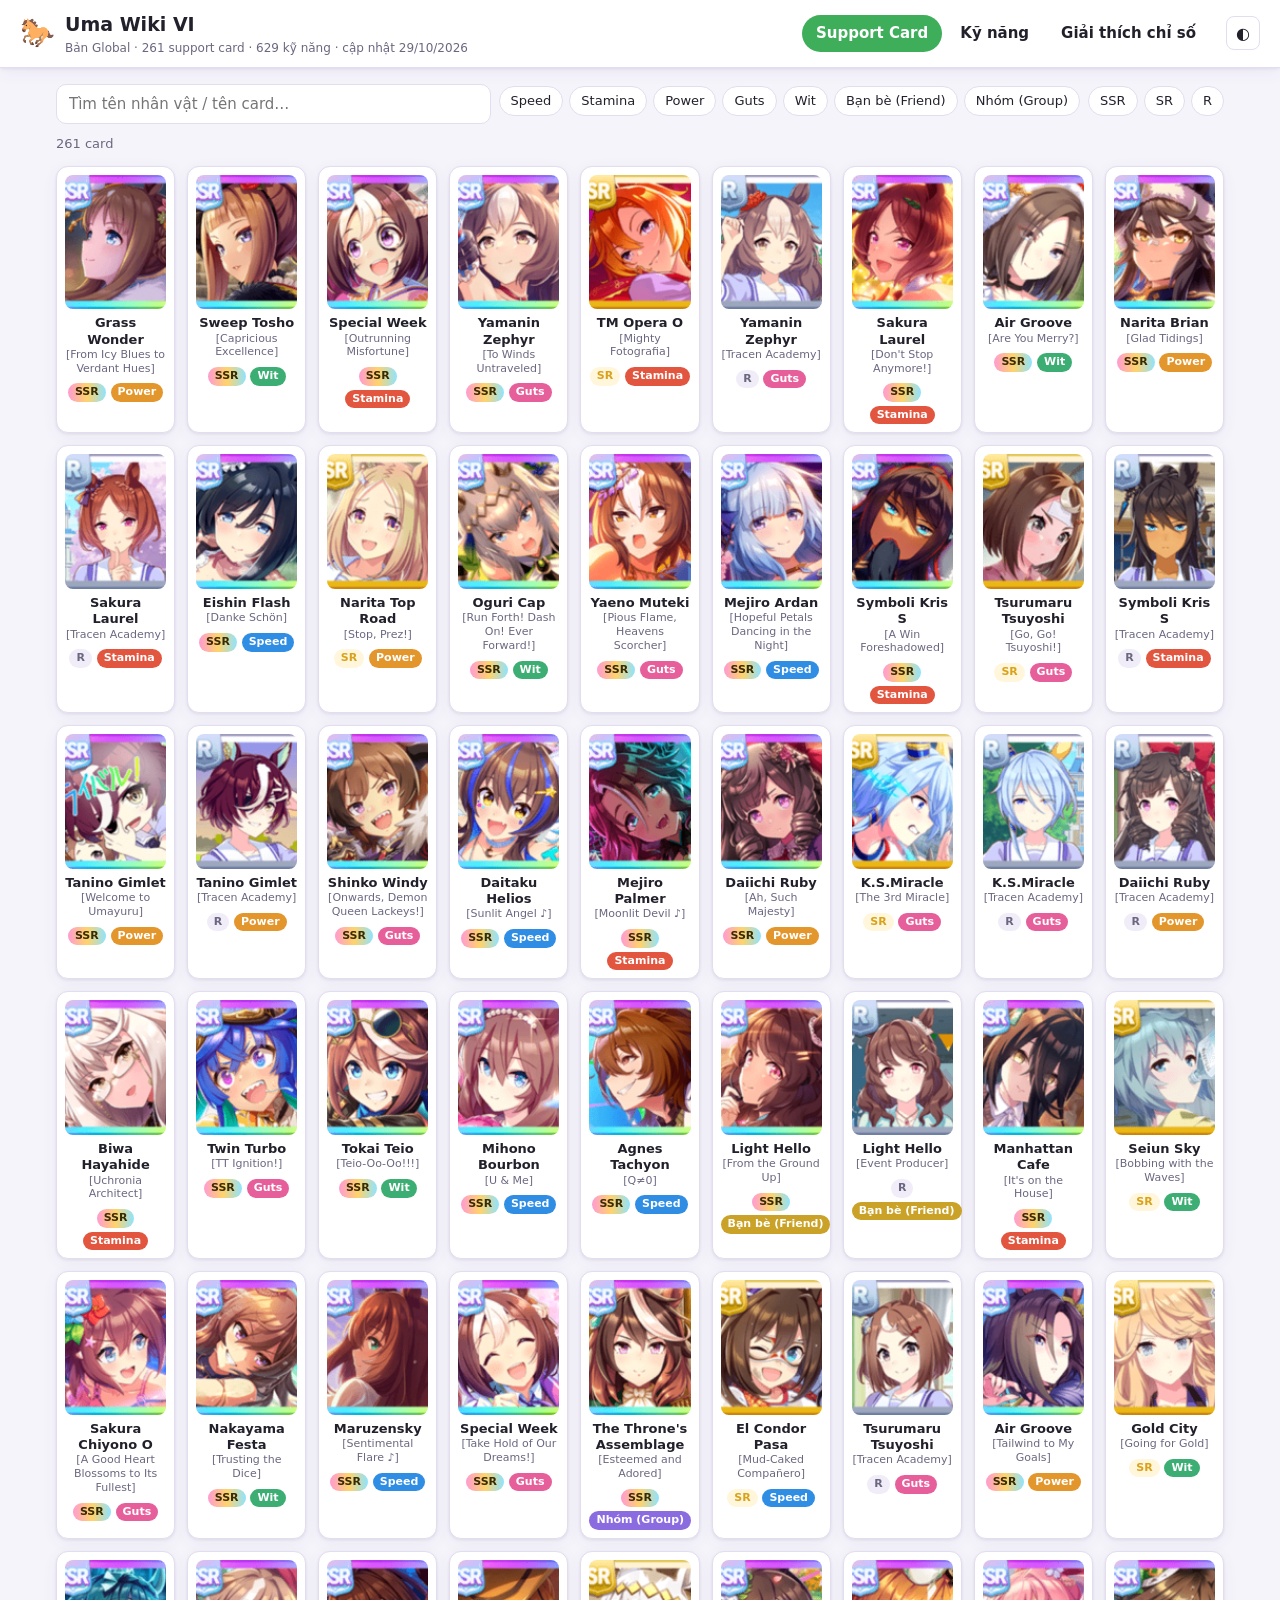
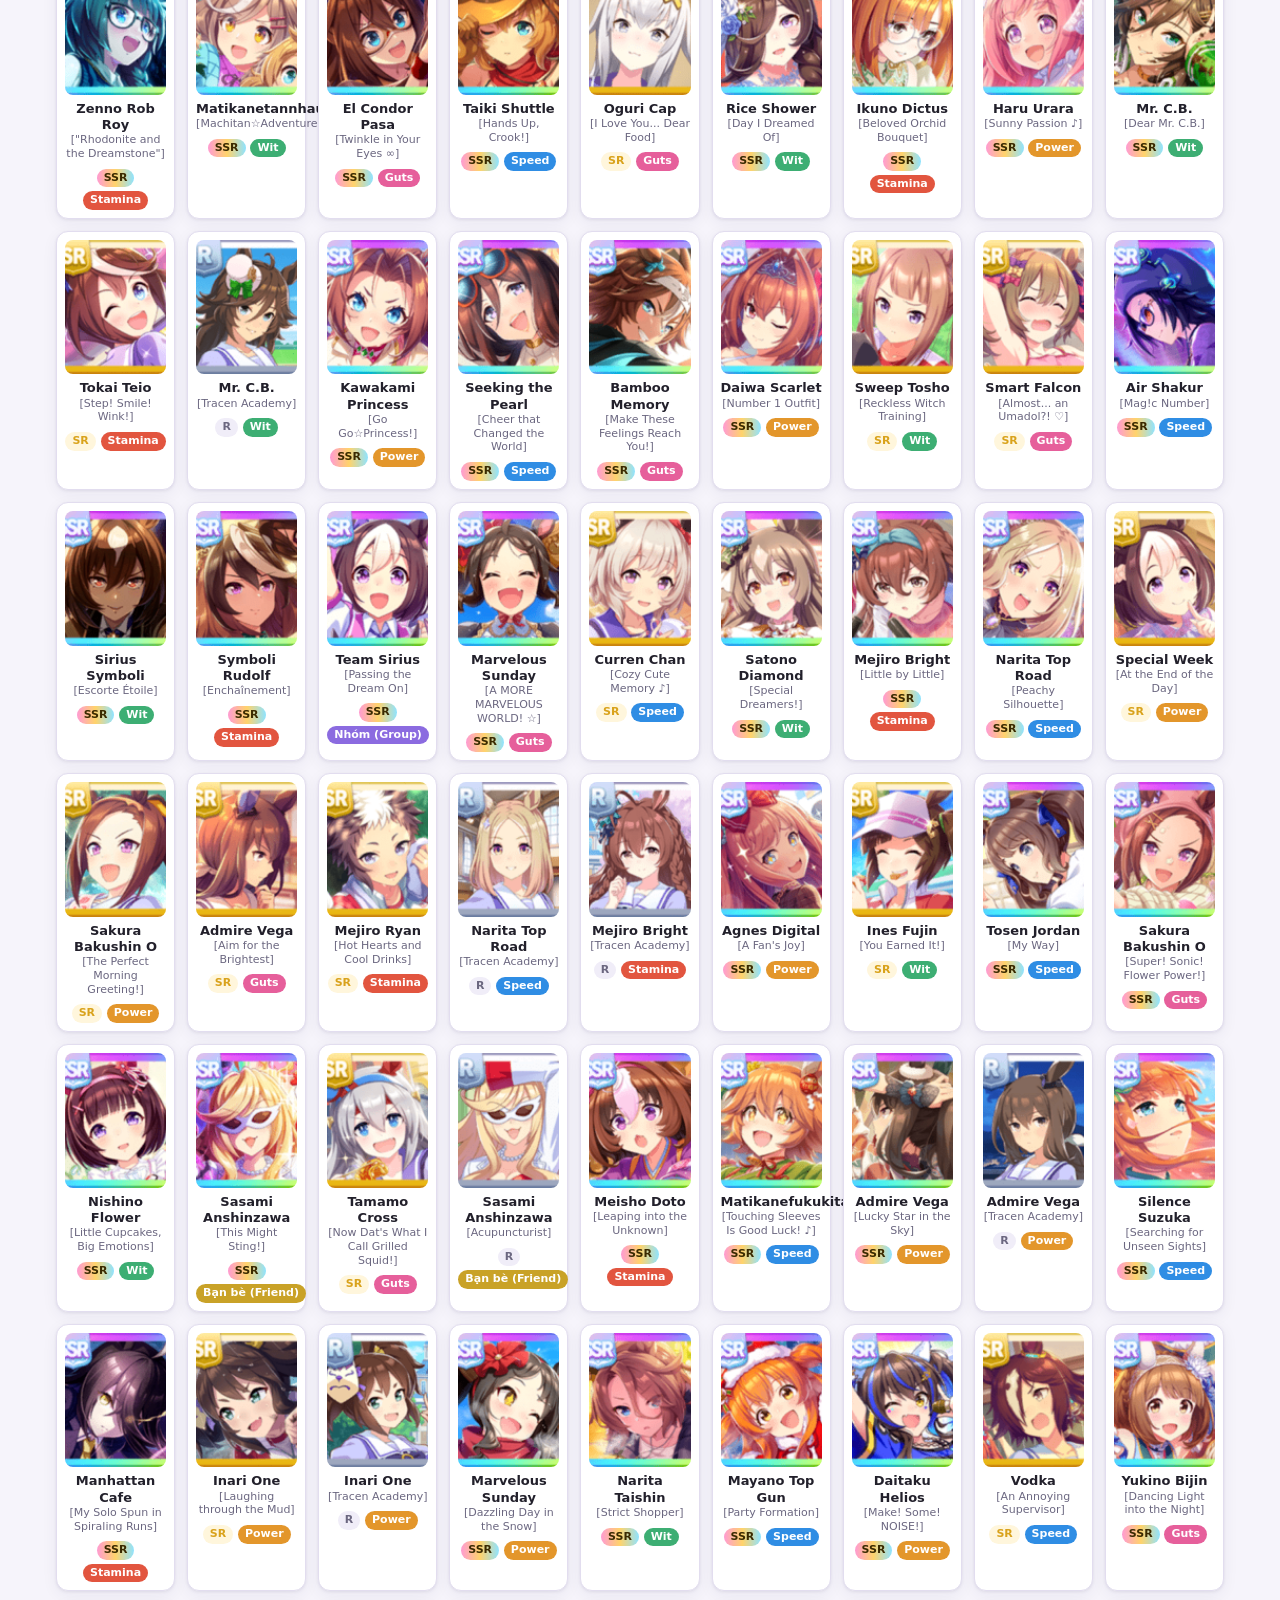
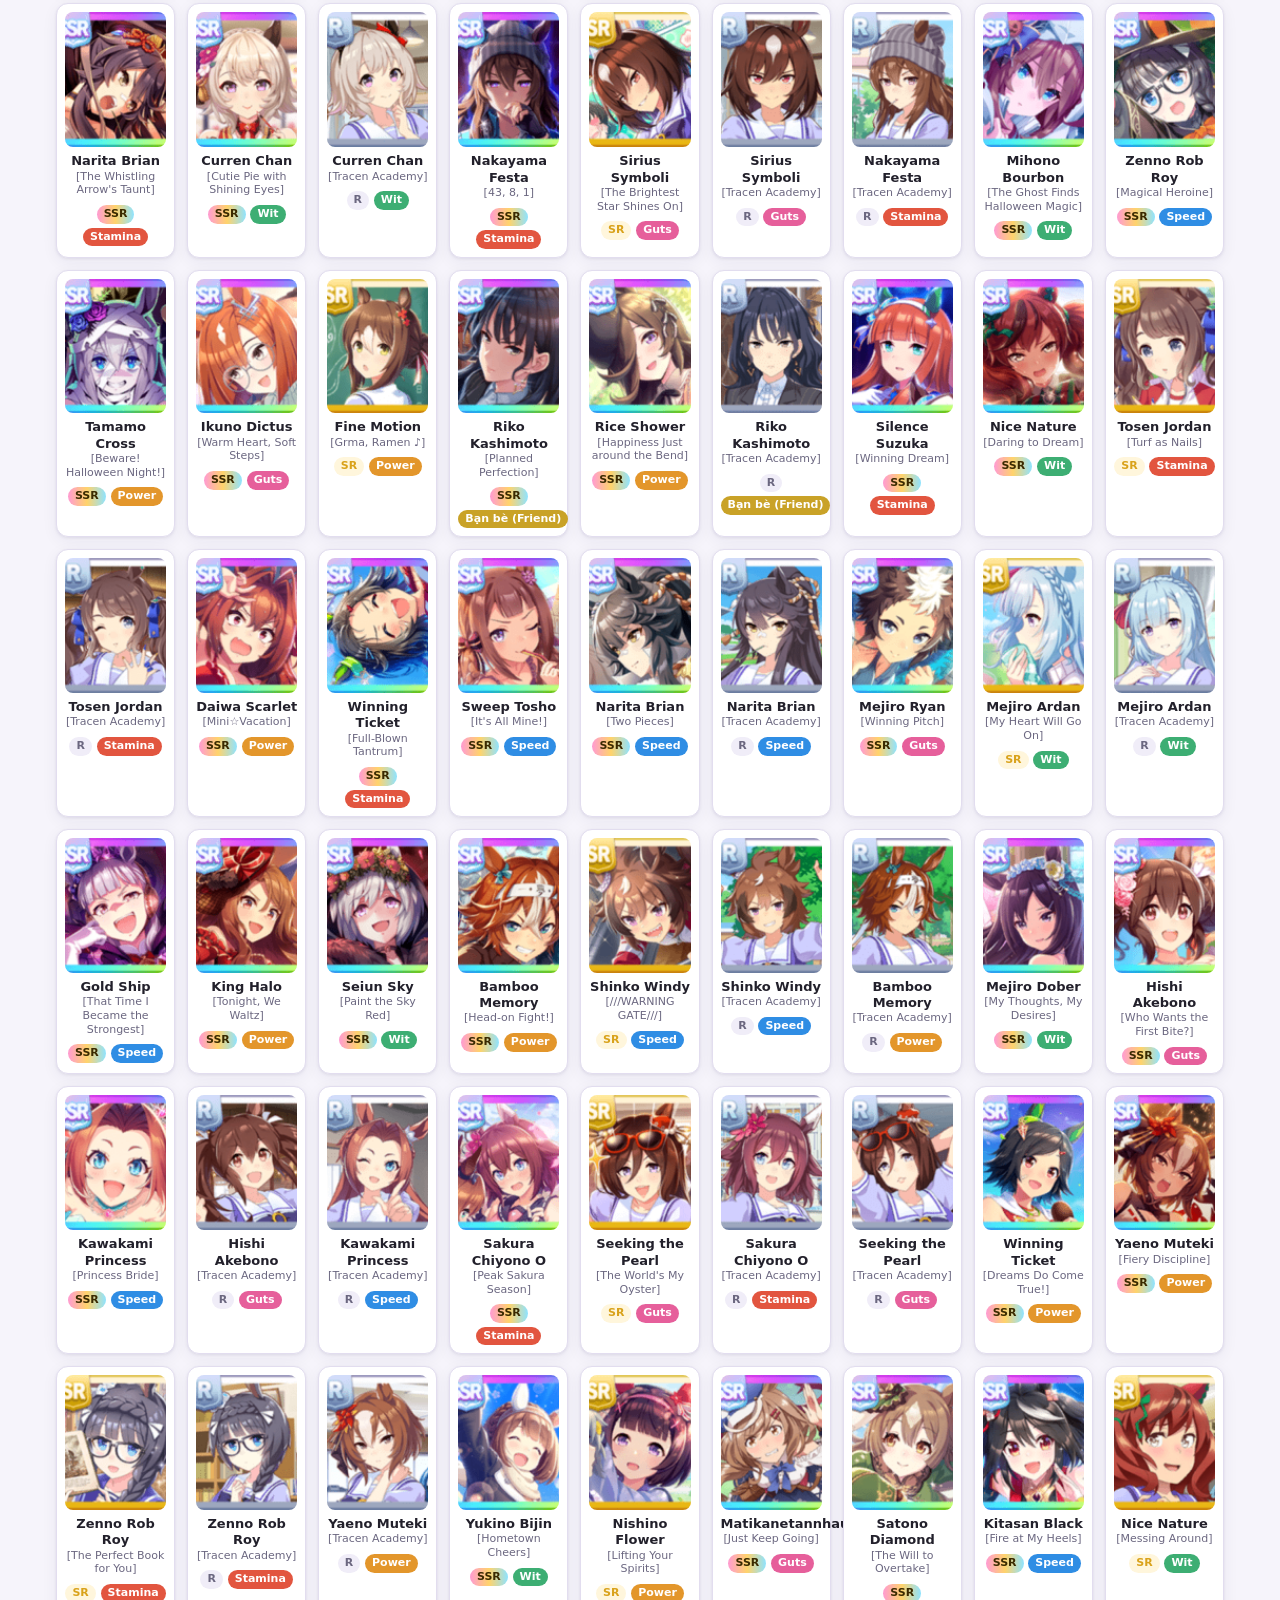
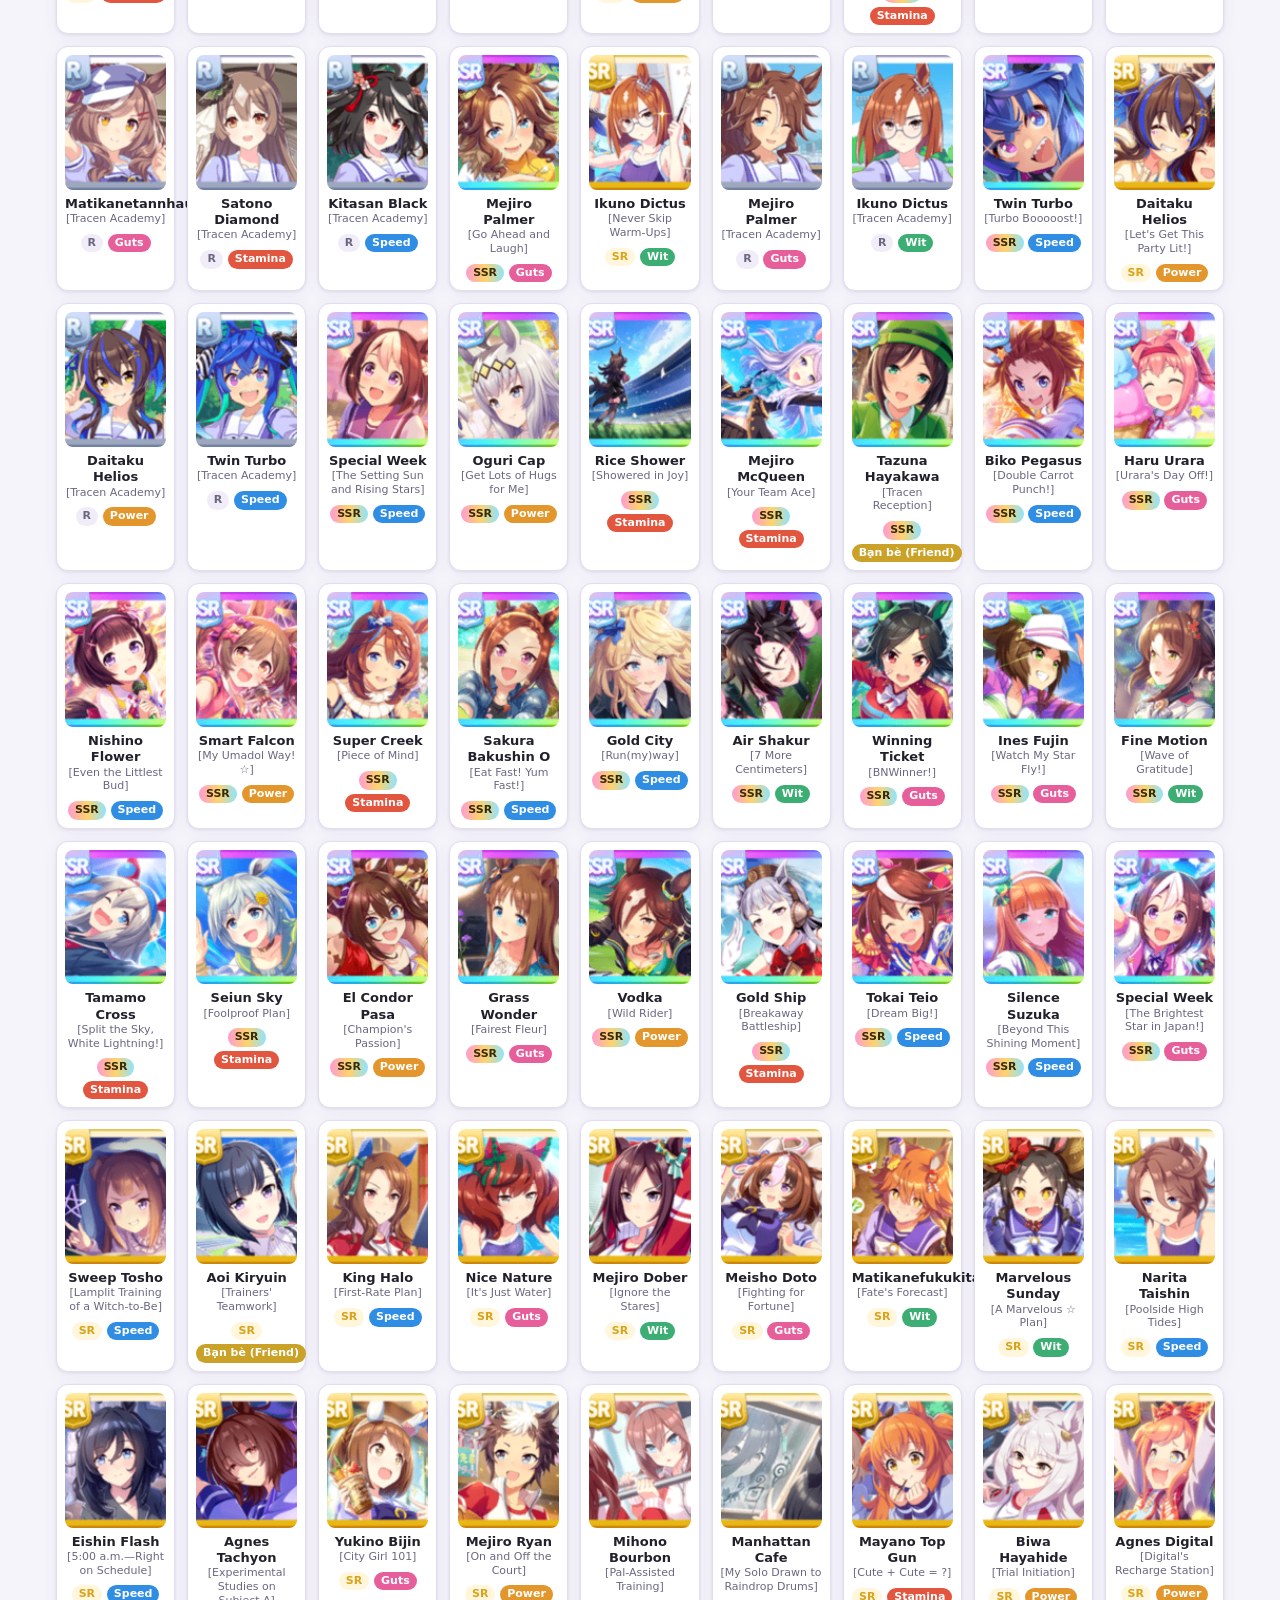
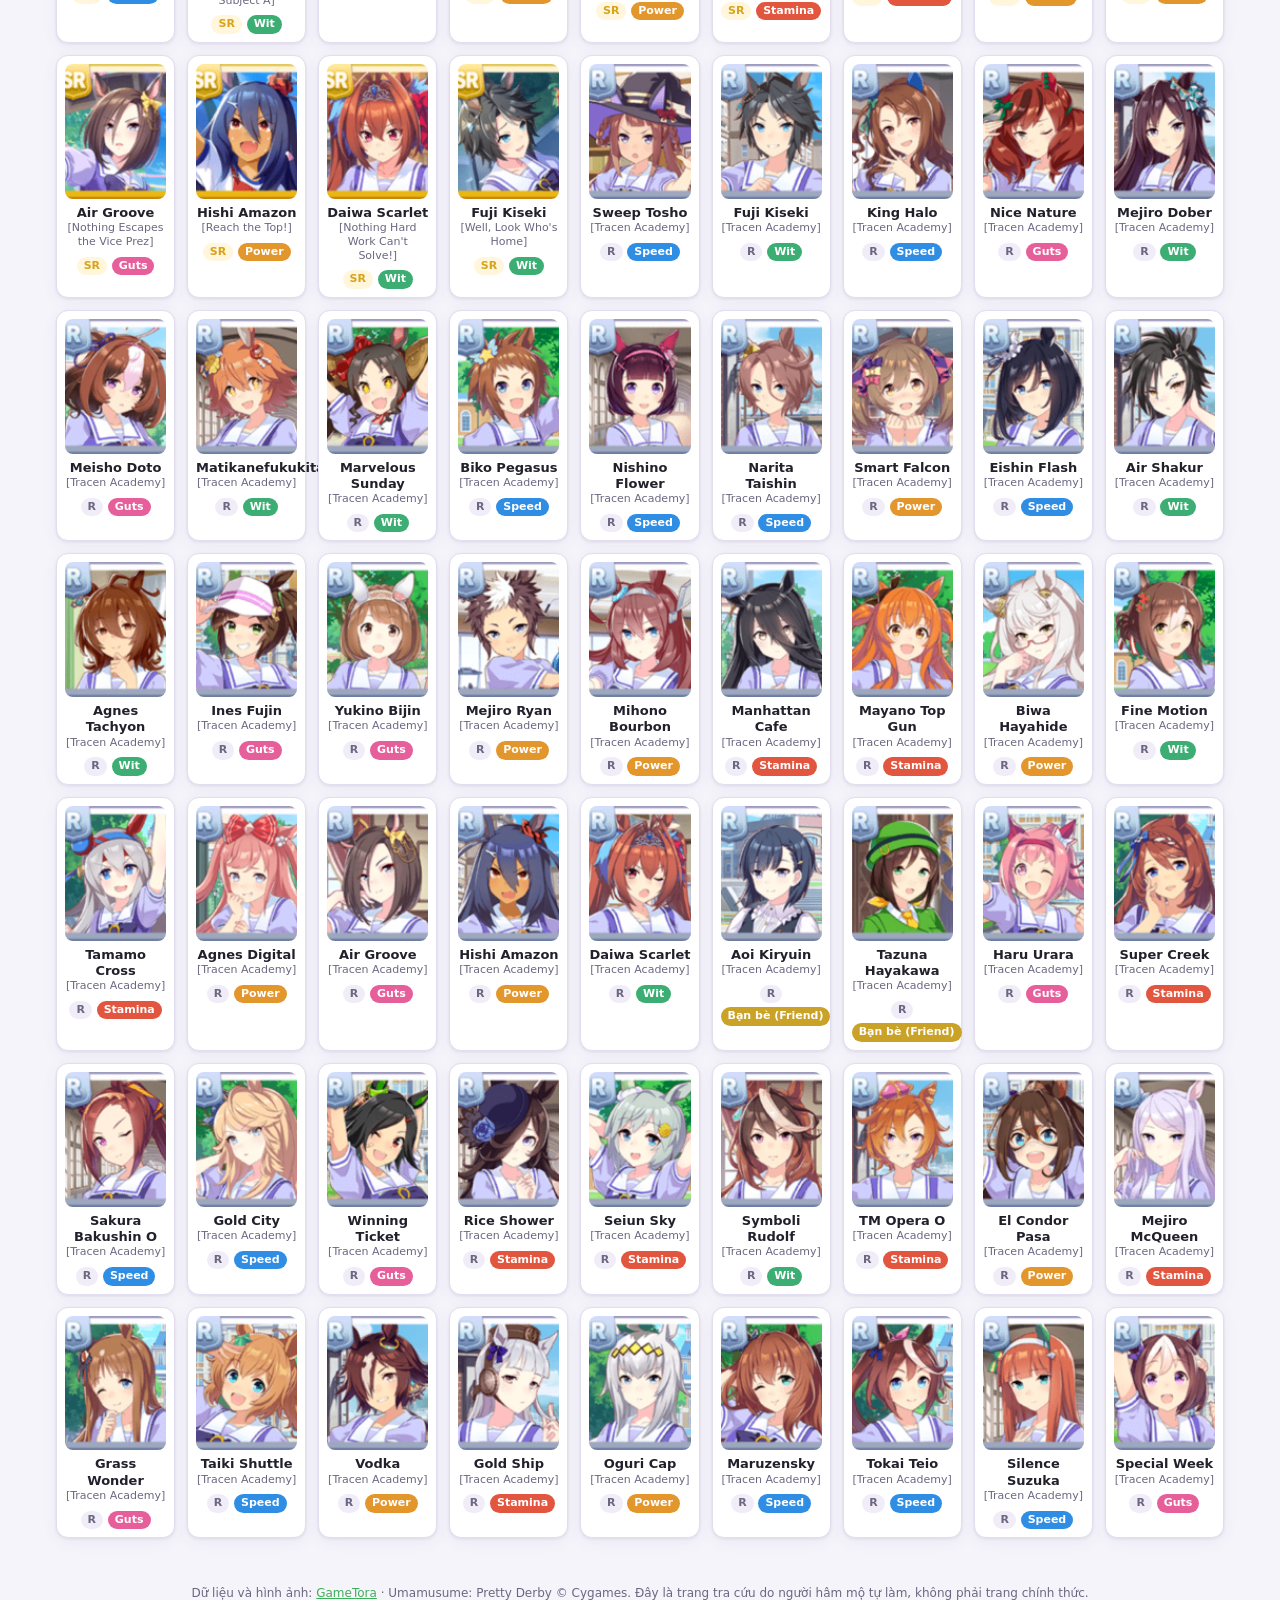
==== index.html @ e0495873 "Uma Wiki VI: tra cứu Support Card và kỹ năng Umamusume Global bằng tiếng Việt Co-Authored-By: Claude" ====
<!doctype html>
<html lang="vi">
<head>
  <meta charset="utf-8">
  <meta name="viewport" content="width=device-width, initial-scale=1">
  <title>Uma Wiki VI</title>
  <link rel="stylesheet" href="style.css">
</head>
<body>
  <header class="top">
    <div class="brand">
      <span class="logo">🐎</span>
      <div>
        <h1>Uma Wiki VI</h1>
        <p class="sub" id="meta">Đang tải dữ liệu…</p>
      </div>
    </div>
    <nav class="tabs" role="tablist">
      <a href="#cards" data-tab="cards">Support Card</a>
      <a href="#skills" data-tab="skills">Kỹ năng</a>
      <a href="#effects" data-tab="effects">Giải thích chỉ số</a>
    </nav>
    <button id="theme" class="icon-btn" title="Đổi giao diện sáng/tối">◐</button>
  </header>

  <main>
    <!-- SUPPORT CARDS -->
    <section id="tab-cards" class="tab" hidden>
      <div class="toolbar">
        <input id="card-q" type="search" placeholder="Tìm tên nhân vật / tên card…">
        <div class="chips" id="card-type"></div>
        <div class="chips" id="card-rarity"></div>
      </div>
      <p class="count" id="card-count"></p>
      <div class="card-grid" id="card-grid"></div>
    </section>

    <!-- SKILLS -->
    <section id="tab-skills" class="tab" hidden>
      <div class="toolbar">
        <input id="skill-q" type="search" placeholder="Tìm kỹ năng (tiếng Việt / English / 日本語)…">
        <select id="skill-rarity">
          <option value="">Mọi độ hiếm</option>
          <option value="1">Thường (trắng)</option>
          <option value="2">Hiếm (vàng)</option>
          <option value="u">Độc nhất</option>
        </select>
        <select id="skill-eff">
          <option value="">Mọi hiệu ứng</option>
          <option value="27">Tốc độ</option>
          <option value="31">Gia tốc</option>
          <option value="9">Hồi thể lực</option>
          <option value="28">Chuyển làn</option>
          <option value="stat">Tăng chỉ số (xanh)</option>
          <option value="debuff">Gây bất lợi</option>
        </select>
        <select id="skill-sort">
          <option value="default">Sắp xếp mặc định</option>
          <option value="name">Theo tên (A→Z)</option>
          <option value="cost">Theo giá SP</option>
        </select>
        <label class="toggle"><input type="checkbox" id="show-en" checked> Hiện mô tả tiếng Anh</label>
      </div>
      <div class="chips" id="skill-tags"></div>
      <p class="count" id="skill-count"></p>
      <div class="skill-list" id="skill-list"></div>
    </section>

    <!-- EFFECTS -->
    <section id="tab-effects" class="tab" hidden>
      <div class="intro">
        <h2>Các chỉ số trên Support Card nghĩa là gì?</h2>
        <p>Mỗi support card có một bộ <b>hiệu ứng</b>. Giá trị của chúng tăng theo level của card (Lv tối đa: R 40, SR 45, SSR 50; mỗi lần đột phá giới hạn mở thêm 5 level).
          Ngoài ra mỗi card SR/SSR có một <b>Hiệu ứng Độc nhất</b>, mở khóa khi đạt level nhất định, và các <b>kỹ năng gợi ý</b> nhận được qua sự kiện "!".</p>
      </div>
      <div class="effect-table" id="effect-table"></div>
    </section>
  </main>

  <dialog id="modal">
    <button class="close icon-btn" aria-label="Đóng">✕</button>
    <div id="modal-body"></div>
  </dialog>

  <footer>
    Dữ liệu và hình ảnh: <a href="https://gametora.com/umamusume" target="_blank" rel="noopener">GameTora</a> · Umamusume: Pretty Derby © Cygames.
    Đây là trang tra cứu do người hâm mộ tự làm, không phải trang chính thức.
  </footer>

  <script src="data/data.js"></script>
  <script src="app.js"></script>
</body>
</html>
---- style.css ----
:root {
  --bg: #f6f4fb;
  --panel: #ffffff;
  --panel-2: #f0edf8;
  --text: #22202b;
  --muted: #6b6780;
  --line: #e2ddef;
  --accent: #3fae5a;
  --accent-2: #e8f6ec;
  --gold: #d9a21b;
  --gold-bg: #fff6dc;
  --unique: #b04fd6;
  --unique-bg: #f6e8fc;
  --shadow: 0 1px 3px rgba(40, 30, 80, .08), 0 4px 16px rgba(40, 30, 80, .06);
  --t-speed: #2f8de4; --t-stamina: #e2553f; --t-power: #e3962b; --t-guts: #e65f9b;
  --t-intelligence: #3dae73; --t-friend: #c9a227; --t-group: #8b6be0;
  color-scheme: light;
}
@media (prefers-color-scheme: dark) {
  :root:not([data-theme="light"]) {
    --bg: #15141b; --panel: #1f1d28; --panel-2: #29263a; --text: #ece9f5; --muted: #a29db8;
    --line: #34304a; --accent: #5fd07c; --accent-2: #1f3626; --gold: #f0c04a; --gold-bg: #3a3018;
    --unique: #d48af0; --unique-bg: #362342; --shadow: 0 1px 3px rgba(0,0,0,.4);
    color-scheme: dark;
  }
}
:root[data-theme="dark"] {
  --bg: #15141b; --panel: #1f1d28; --panel-2: #29263a; --text: #ece9f5; --muted: #a29db8;
  --line: #34304a; --accent: #5fd07c; --accent-2: #1f3626; --gold: #f0c04a; --gold-bg: #3a3018;
  --unique: #d48af0; --unique-bg: #362342; --shadow: 0 1px 3px rgba(0,0,0,.4);
  color-scheme: dark;
}

* { box-sizing: border-box; }
body {
  margin: 0; background: var(--bg); color: var(--text);
  font: 15px/1.5 "Segoe UI", system-ui, -apple-system, Roboto, sans-serif;
}
a { color: var(--accent); }
img { display: block; }

.top {
  position: sticky; top: 0; z-index: 10; display: flex; align-items: center; gap: 16px; flex-wrap: wrap;
  padding: 10px 20px; background: var(--panel); border-bottom: 1px solid var(--line); box-shadow: var(--shadow);
}
.brand { display: flex; align-items: center; gap: 10px; margin-right: auto; }
.logo { font-size: 28px; }
.brand h1 { margin: 0; font-size: 19px; }
.sub { margin: 0; font-size: 12px; color: var(--muted); }
.tabs { display: flex; gap: 4px; }
.tabs a {
  padding: 7px 14px; border-radius: 999px; text-decoration: none; color: var(--text); font-weight: 600;
}
.tabs a.active { background: var(--accent); color: #fff; }
.tabs a:not(.active):hover { background: var(--panel-2); }
.icon-btn {
  border: 1px solid var(--line); background: var(--panel); color: var(--text); border-radius: 8px;
  width: 34px; height: 34px; cursor: pointer; font-size: 16px;
}

main { max-width: 1200px; margin: 0 auto; padding: 16px; }
.toolbar { display: flex; flex-wrap: wrap; gap: 8px; align-items: center; margin-bottom: 10px; }
.toolbar input[type=search], select {
  padding: 8px 12px; border: 1px solid var(--line); border-radius: 10px; background: var(--panel); color: var(--text); font: inherit;
}
.toolbar input[type=search] { flex: 1 1 260px; }
.toggle { display: flex; gap: 6px; align-items: center; color: var(--muted); font-size: 14px; cursor: pointer; }
.chips { display: flex; flex-wrap: wrap; gap: 6px; margin-bottom: 6px; }
.chip {
  border: 1px solid var(--line); background: var(--panel); color: var(--text); border-radius: 999px;
  padding: 4px 11px; font: inherit; font-size: 13px; cursor: pointer;
}
.chip.on { background: var(--accent); border-color: var(--accent); color: #fff; }
.count { color: var(--muted); font-size: 13px; margin: 6px 0 12px; }

/* Cards grid */
.card-grid { display: grid; grid-template-columns: repeat(auto-fill, minmax(118px, 1fr)); gap: 12px; }
.card-tile {
  background: var(--panel); border: 1px solid var(--line); border-radius: 12px; padding: 8px; cursor: pointer;
  text-align: center; transition: transform .12s, box-shadow .12s; box-shadow: var(--shadow);
}
.card-tile:hover { transform: translateY(-2px); }
.card-tile img { width: 100%; height: auto; aspect-ratio: 132/176; object-fit: cover; border-radius: 8px; }
.card-tile .nm { font-size: 13px; font-weight: 600; margin-top: 6px; line-height: 1.25; }
.card-tile .tl { font-size: 11px; color: var(--muted); line-height: 1.25; }
.badge {
  display: inline-block; font-size: 11px; font-weight: 700; padding: 1px 7px; border-radius: 999px;
  background: var(--panel-2); color: var(--muted); white-space: nowrap;
}
.type-badge { color: #fff; }
.type-speed { background: var(--t-speed); } .type-stamina { background: var(--t-stamina); }
.type-power { background: var(--t-power); } .type-guts { background: var(--t-guts); }
.type-intelligence { background: var(--t-intelligence); } .type-friend { background: var(--t-friend); }
.type-group { background: var(--t-group); }
.r-3 { background: linear-gradient(90deg,#ff9bd2,#ffd36b,#8fe3ff); color: #3a2a00; }
.r-2 { background: var(--gold-bg); color: var(--gold); } .r-1 { background: var(--panel-2); }

/* Skills */
.skill-list { display: grid; grid-template-columns: repeat(auto-fill, minmax(340px, 1fr)); gap: 10px; }
.skill {
  display: grid; grid-template-columns: 48px 1fr; gap: 10px; padding: 12px; border-radius: 12px;
  background: var(--panel); border: 1px solid var(--line); box-shadow: var(--shadow); border-left: 4px solid var(--line);
}
.skill.rar-2 { border-left-color: var(--gold); background: linear-gradient(90deg, var(--gold-bg), var(--panel) 40%); }
.skill.rar-u { border-left-color: var(--unique); background: linear-gradient(90deg, var(--unique-bg), var(--panel) 40%); }
.skill img.ic { width: 48px; height: 48px; }
.skill h3 { margin: 0; font-size: 15px; line-height: 1.3; }
.skill .en { color: var(--muted); font-size: 12px; }
.skill .desc { margin: 6px 0 4px; font-size: 14px; }
.skill .desc-en { margin: 0 0 6px; font-size: 12px; color: var(--muted); font-style: italic; }
.skill .meta { display: flex; flex-wrap: wrap; gap: 4px; }
.skill .src { margin-top: 8px; font-size: 12px; color: var(--muted); display: flex; flex-wrap: wrap; gap: 4px; align-items: center; }
.src img { width: 30px; height: 40px; object-fit: cover; border-radius: 4px; cursor: pointer; }
.untr { background: #ffe1e1; color: #b33; }
body.hide-en .desc-en { display: none; }
.eff small.en, .unique-box small.en { color: var(--muted); font-size: 11px; }
.eff small.en { display: block; }

/* Effects table */
.intro { background: var(--panel); border: 1px solid var(--line); border-radius: 12px; padding: 14px 18px; margin-bottom: 14px; }
.intro h2 { margin: 0 0 6px; font-size: 18px; }
.effect-table { display: grid; grid-template-columns: repeat(auto-fill, minmax(320px, 1fr)); gap: 10px; }
.effect-row { background: var(--panel); border: 1px solid var(--line); border-radius: 12px; padding: 12px 14px; }
.effect-row h3 { margin: 0; font-size: 15px; }
.effect-row .en { color: var(--muted); font-size: 12px; }
.effect-row p { margin: 6px 0 0; font-size: 14px; }

/* Modal */
dialog {
  width: min(860px, 96vw); max-height: 92vh; border: none; border-radius: 16px; padding: 0;
  background: var(--panel); color: var(--text); box-shadow: 0 20px 60px rgba(0,0,0,.35);
}
dialog::backdrop { background: rgba(20, 15, 40, .55); }
dialog .close { position: sticky; top: 10px; float: right; margin: 10px 10px 0 0; z-index: 2; }
#modal-body { padding: 20px 22px 24px; }
.cd-head { display: flex; gap: 16px; align-items: flex-start; }
.cd-head img { width: 110px; border-radius: 10px; }
.cd-head h2 { margin: 0 0 4px; font-size: 20px; }
.cd-head .tl { color: var(--muted); margin-bottom: 8px; }
.cd-head .meta { display: flex; flex-wrap: wrap; gap: 6px; }
.lv-bar { display: flex; flex-wrap: wrap; align-items: center; gap: 8px; margin: 16px 0 8px; padding: 10px 12px; background: var(--panel-2); border-radius: 10px; }
.lv-bar input[type=range] { flex: 1 1 200px; accent-color: var(--accent); }
.lv-bar .lv { font-weight: 700; min-width: 56px; }
.lb { display: flex; gap: 4px; }
.lb button { border: 1px solid var(--line); background: var(--panel); color: var(--text); border-radius: 6px; padding: 2px 8px; cursor: pointer; font-size: 12px; }
.lb button.on { background: var(--accent); color: #fff; border-color: var(--accent); }
h4.sec { margin: 18px 0 8px; font-size: 15px; border-bottom: 2px solid var(--line); padding-bottom: 4px; }
.eff-list { display: grid; grid-template-columns: repeat(auto-fill, minmax(250px, 1fr)); gap: 6px; }
.eff {
  display: flex; justify-content: space-between; gap: 10px; align-items: center; padding: 7px 10px;
  background: var(--panel-2); border-radius: 8px; font-size: 14px;
}
.eff .v { font-weight: 700; color: var(--accent); white-space: nowrap; }
.eff.zero { opacity: .45; }
.eff.boost .v::after { content: " ★"; color: var(--unique); }
.eff .q { color: var(--muted); font-size: 12px; cursor: help; border-bottom: 1px dotted var(--muted); }
.unique-box { background: var(--unique-bg); border-radius: 10px; padding: 10px 12px; font-size: 14px; }
.unique-box ul { margin: 6px 0 0; padding-left: 20px; }
.mini-skills { display: grid; grid-template-columns: repeat(auto-fill, minmax(240px, 1fr)); gap: 6px; }
.mini-skill {
  display: flex; gap: 8px; align-items: center; padding: 6px 8px; border-radius: 8px; background: var(--panel-2);
  cursor: pointer; font-size: 13px; line-height: 1.25;
}
.mini-skill img { width: 32px; height: 32px; flex: none; }
.mini-skill small { color: var(--muted); display: block; }
.mini-skill:hover { outline: 2px solid var(--accent); }
.sk-head { display: flex; gap: 14px; align-items: center; }
.sk-head img { width: 64px; height: 64px; }
.sk-head h2 { margin: 0; }

footer { text-align: center; color: var(--muted); font-size: 12px; padding: 30px 16px; }

@media (max-width: 600px) {
  .top { padding: 10px 16px; }
  main { padding: 12px 16px; }
  .skill-list, .effect-table { grid-template-columns: 1fr; }
  .card-grid { grid-template-columns: repeat(auto-fill, minmax(96px, 1fr)); }
  .cd-head img { width: 80px; }
}
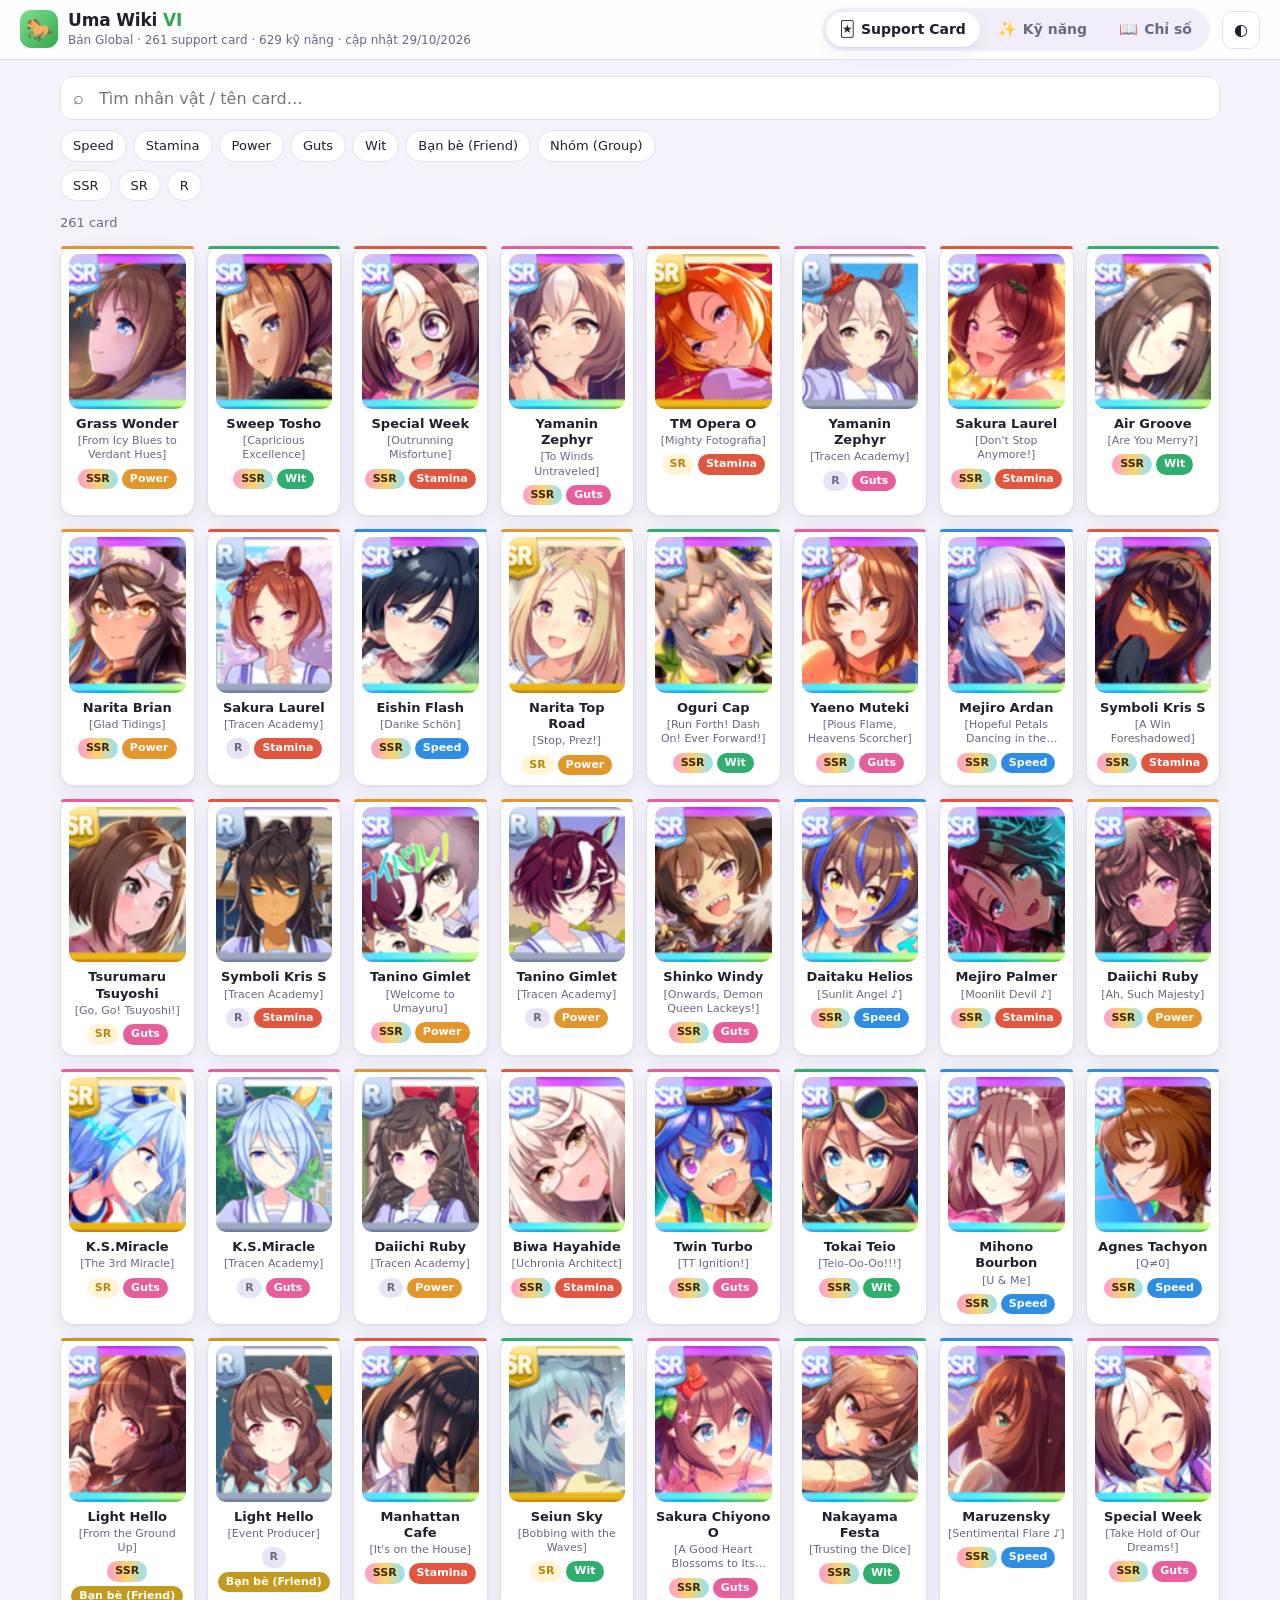
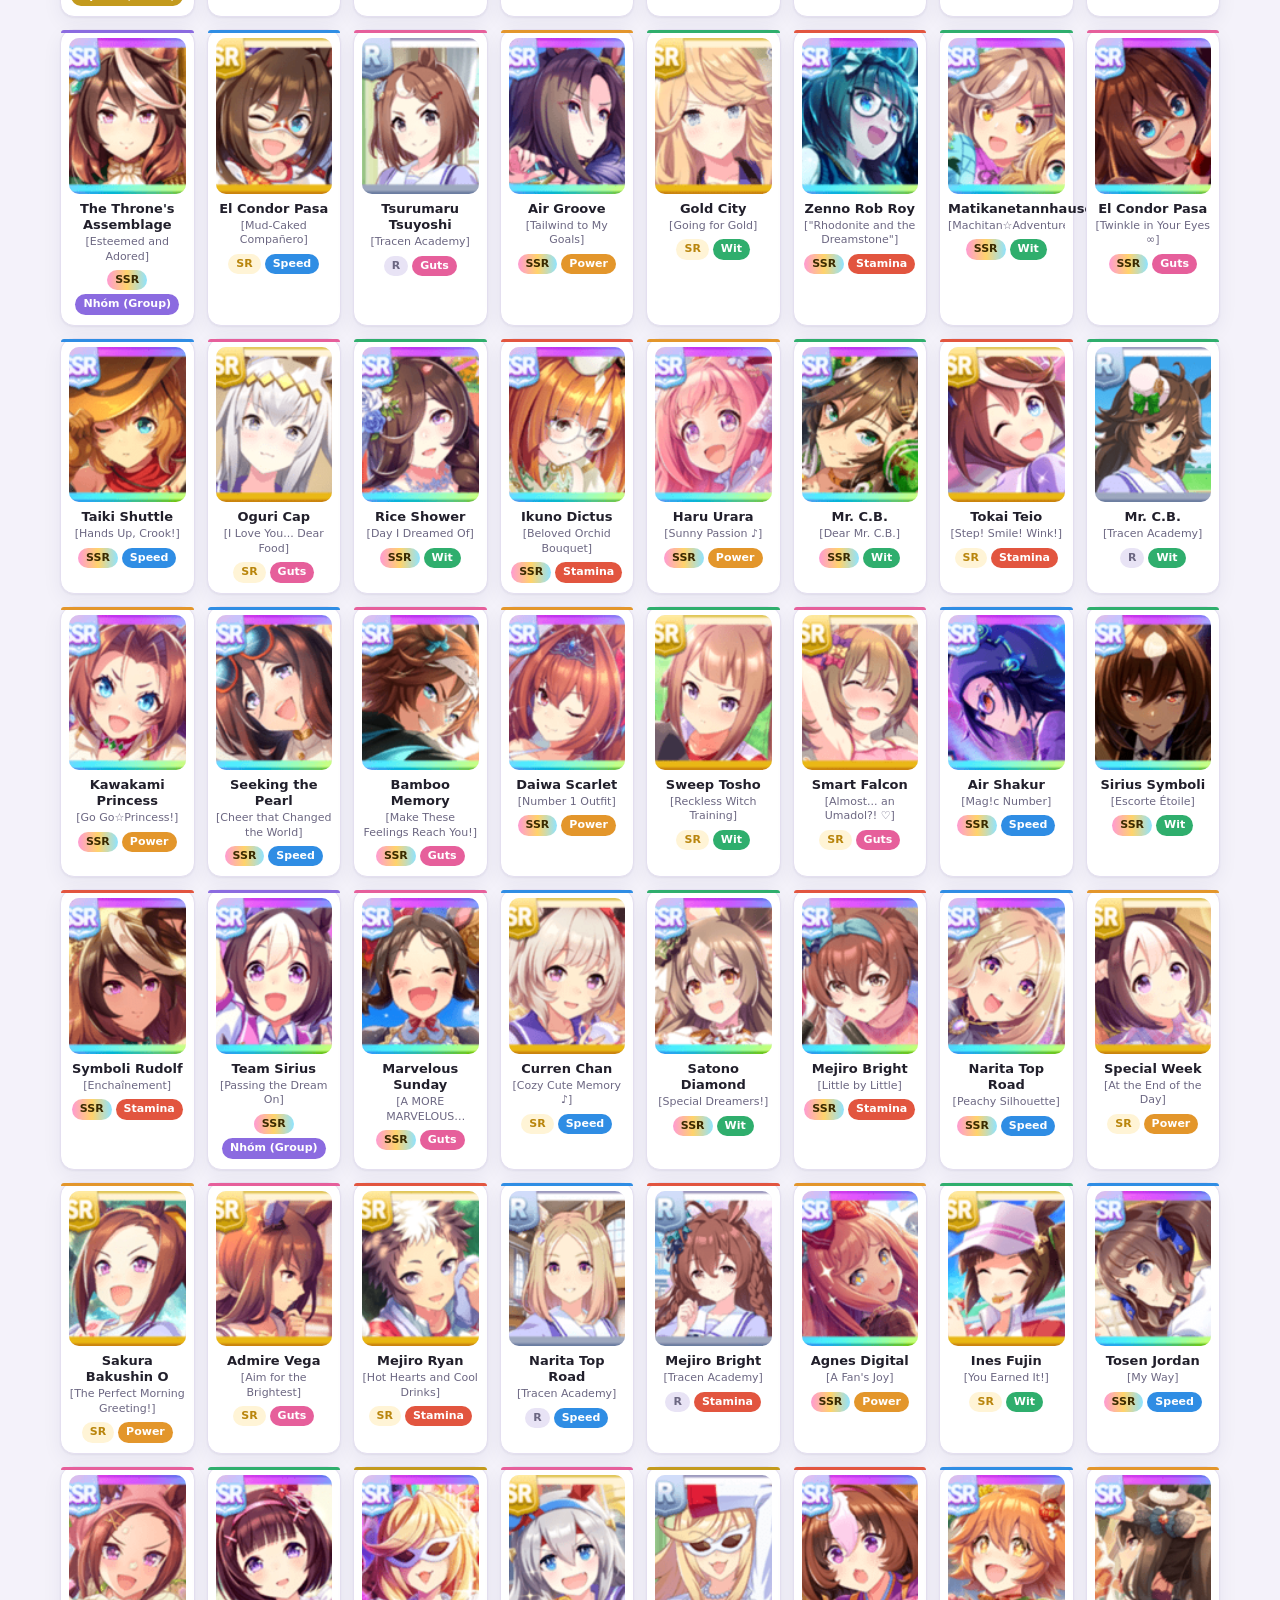
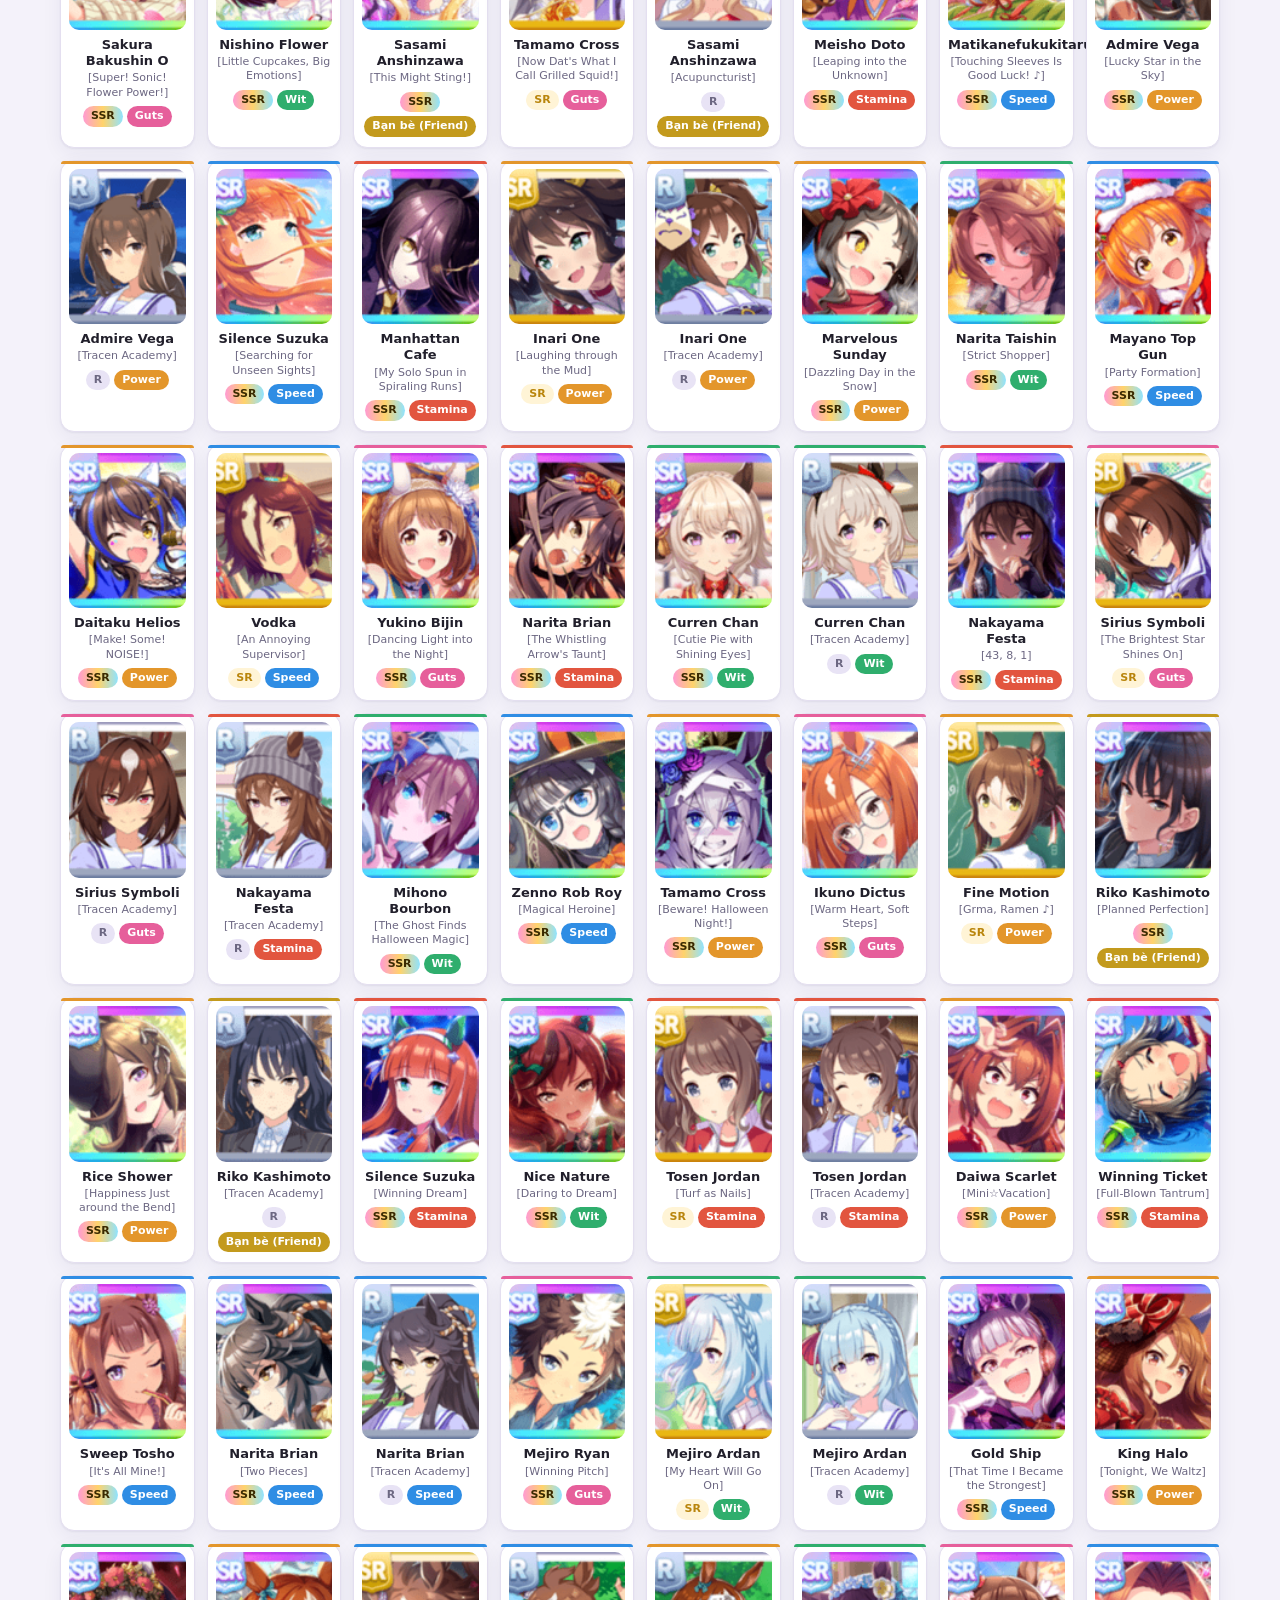
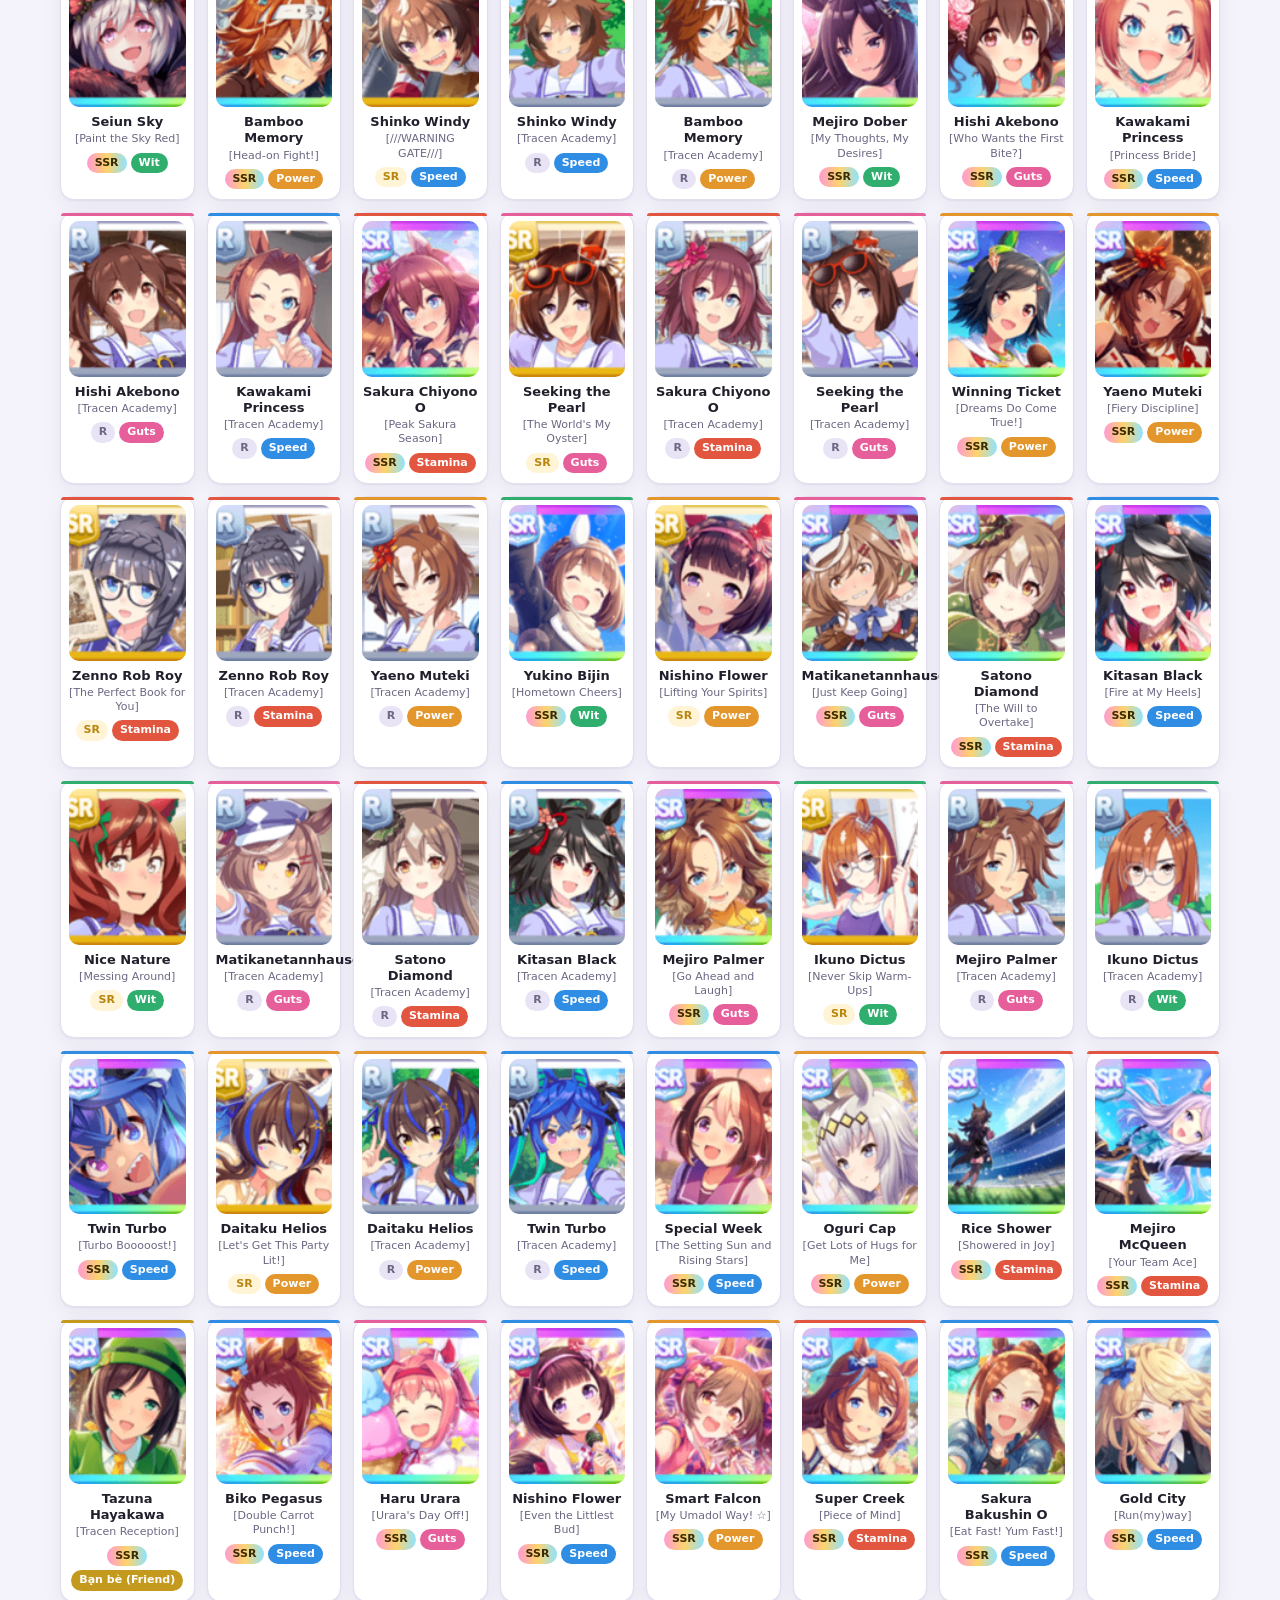
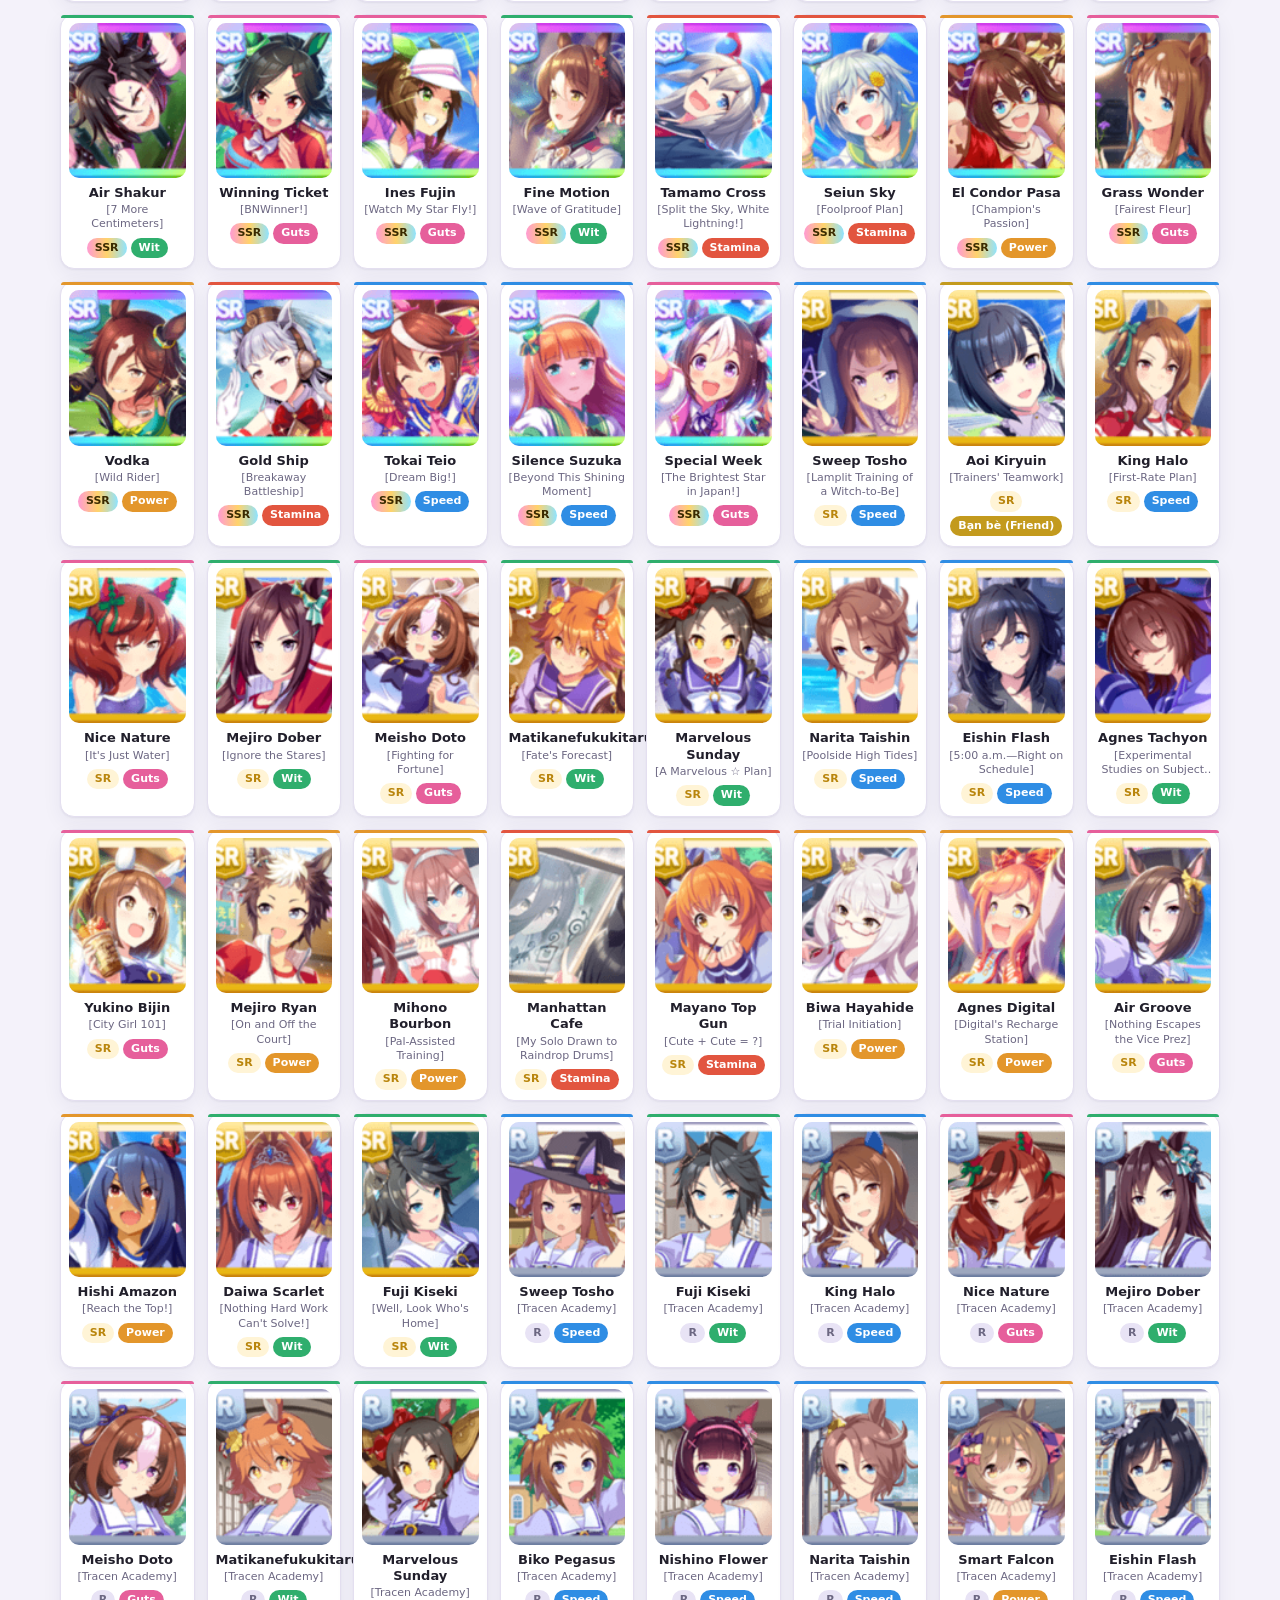
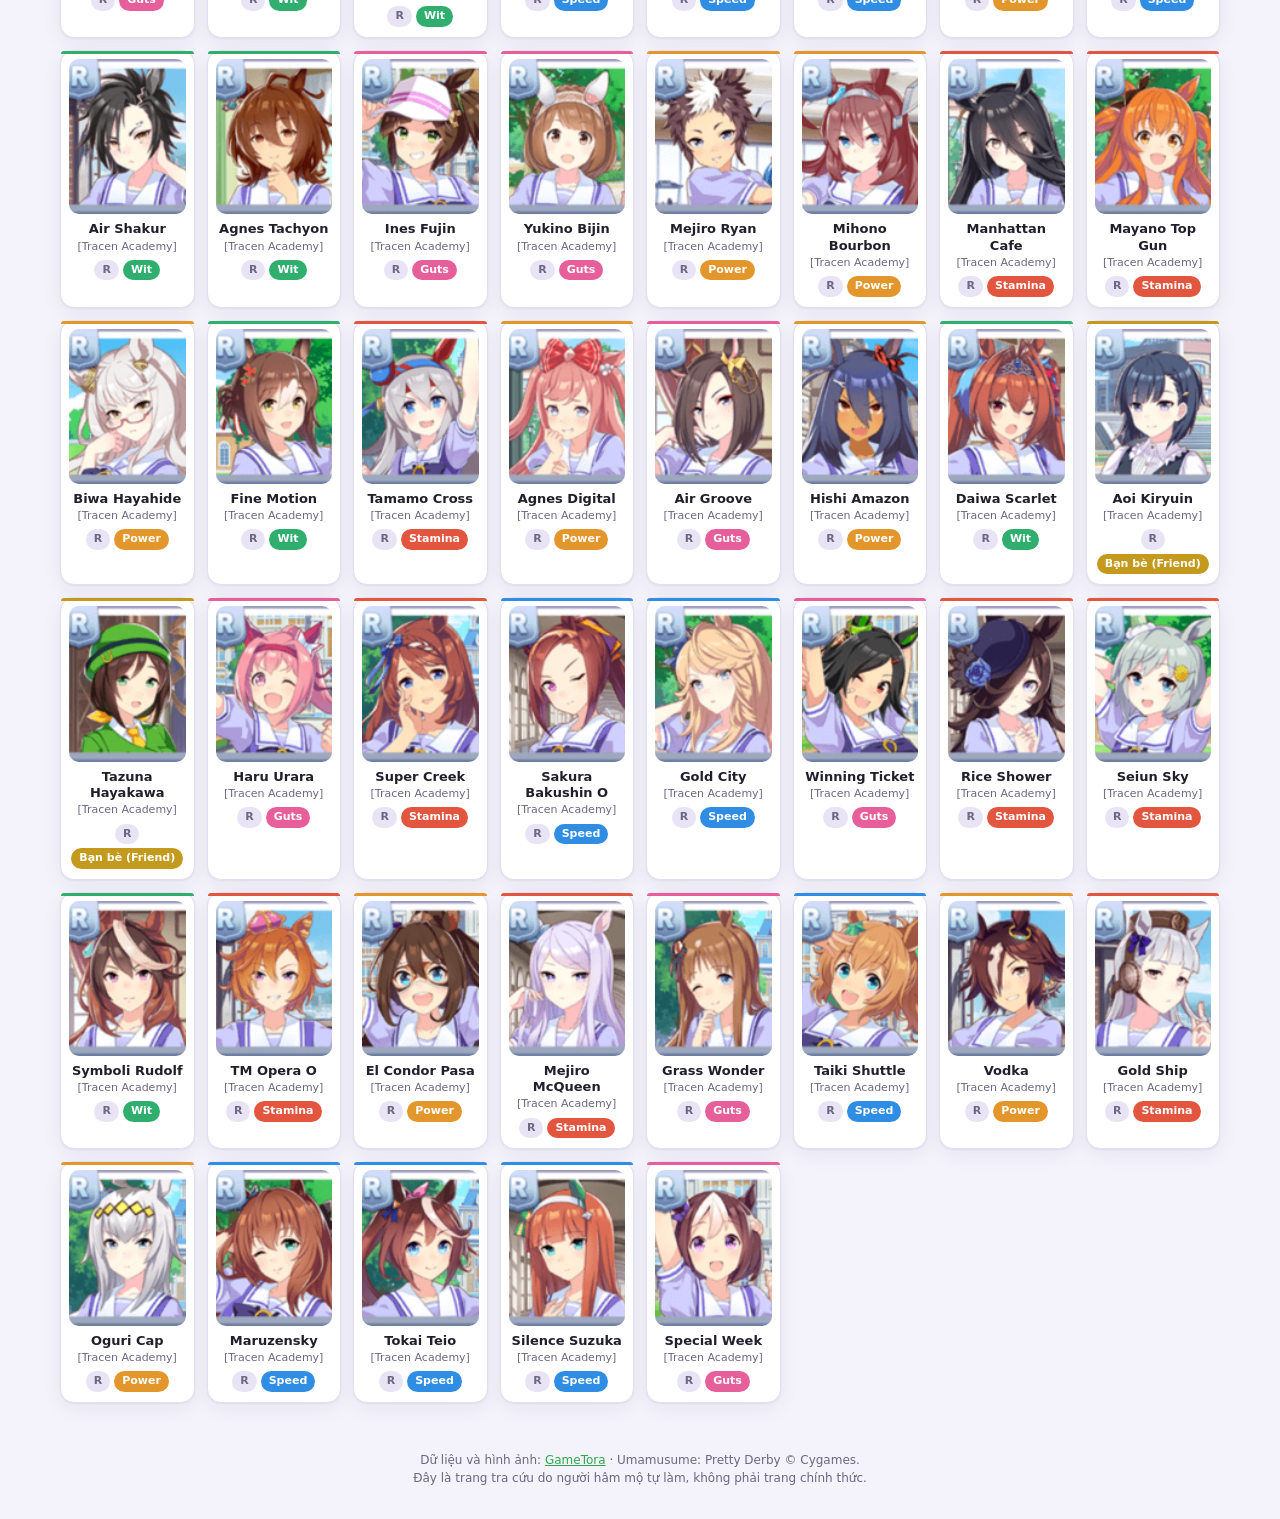
==== commit 6b300496: "Giao diện mới tối ưu cho điện thoại: thanh điều hướng dưới đáy, bộ lọc thu gọn, popup toàn màn hình " ====
--- a/index.html
+++ b/index.html
@@ -2,34 +2,39 @@
 <html lang="vi">
 <head>
   <meta charset="utf-8">
-  <meta name="viewport" content="width=device-width, initial-scale=1">
+  <meta name="viewport" content="width=device-width, initial-scale=1, viewport-fit=cover">
+  <meta name="theme-color" content="#1b1a24">
   <title>Uma Wiki VI</title>
+  <link rel="icon" href="data:image/svg+xml,<svg xmlns='http://www.w3.org/2000/svg' viewBox='0 0 100 100'><text y='.9em' font-size='90'>🐎</text></svg>">
   <link rel="stylesheet" href="style.css">
 </head>
 <body>
   <header class="top">
-    <div class="brand">
+    <a class="brand" href="#cards">
       <span class="logo">🐎</span>
-      <div>
-        <h1>Uma Wiki VI</h1>
-        <p class="sub" id="meta">Đang tải dữ liệu…</p>
-      </div>
-    </div>
+      <span>
+        <span class="title">Uma Wiki <b>VI</b></span>
+        <span class="sub" id="meta">Đang tải dữ liệu…</span>
+      </span>
+    </a>
     <nav class="tabs" role="tablist">
-      <a href="#cards" data-tab="cards">Support Card</a>
-      <a href="#skills" data-tab="skills">Kỹ năng</a>
-      <a href="#effects" data-tab="effects">Giải thích chỉ số</a>
+      <a href="#cards" data-tab="cards"><span class="ti">🃏</span><span>Support Card</span></a>
+      <a href="#skills" data-tab="skills"><span class="ti">✨</span><span>Kỹ năng</span></a>
+      <a href="#effects" data-tab="effects"><span class="ti">📖</span><span>Chỉ số</span></a>
     </nav>
-    <button id="theme" class="icon-btn" title="Đổi giao diện sáng/tối">◐</button>
+    <button id="theme" class="icon-btn" title="Đổi giao diện sáng/tối" aria-label="Đổi giao diện sáng/tối">◐</button>
   </header>
 
   <main>
     <!-- SUPPORT CARDS -->
     <section id="tab-cards" class="tab" hidden>
       <div class="toolbar">
-        <input id="card-q" type="search" placeholder="Tìm tên nhân vật / tên card…">
-        <div class="chips" id="card-type"></div>
-        <div class="chips" id="card-rarity"></div>
+        <div class="search"><input id="card-q" type="search" placeholder="Tìm nhân vật / tên card…" autocomplete="off"></div>
+        <button class="filter-btn" data-for="card-filters">Bộ lọc <span class="fcount"></span></button>
+      </div>
+      <div class="filters" id="card-filters">
+        <div class="chips hscroll" id="card-type"></div>
+        <div class="chips hscroll" id="card-rarity"></div>
       </div>
       <p class="count" id="card-count"></p>
       <div class="card-grid" id="card-grid"></div>
@@ -38,30 +43,35 @@
     <!-- SKILLS -->
     <section id="tab-skills" class="tab" hidden>
       <div class="toolbar">
-        <input id="skill-q" type="search" placeholder="Tìm kỹ năng (tiếng Việt / English / 日本語)…">
-        <select id="skill-rarity">
-          <option value="">Mọi độ hiếm</option>
-          <option value="1">Thường (trắng)</option>
-          <option value="2">Hiếm (vàng)</option>
-          <option value="u">Độc nhất</option>
-        </select>
-        <select id="skill-eff">
-          <option value="">Mọi hiệu ứng</option>
-          <option value="27">Tốc độ</option>
-          <option value="31">Gia tốc</option>
-          <option value="9">Hồi thể lực</option>
-          <option value="28">Chuyển làn</option>
-          <option value="stat">Tăng chỉ số (xanh)</option>
-          <option value="debuff">Gây bất lợi</option>
-        </select>
-        <select id="skill-sort">
-          <option value="default">Sắp xếp mặc định</option>
-          <option value="name">Theo tên (A→Z)</option>
-          <option value="cost">Theo giá SP</option>
-        </select>
-        <label class="toggle"><input type="checkbox" id="show-en" checked> Hiện mô tả tiếng Anh</label>
+        <div class="search"><input id="skill-q" type="search" placeholder="Tìm kỹ năng (Việt / English / 日本語)…" autocomplete="off"></div>
+        <button class="filter-btn" data-for="skill-filters">Bộ lọc <span class="fcount"></span></button>
       </div>
-      <div class="chips" id="skill-tags"></div>
+      <div class="filters" id="skill-filters">
+        <div class="selects">
+          <select id="skill-rarity" aria-label="Độ hiếm">
+            <option value="">Mọi độ hiếm</option>
+            <option value="1">Thường (trắng)</option>
+            <option value="2">Hiếm (vàng)</option>
+            <option value="u">Độc nhất</option>
+          </select>
+          <select id="skill-eff" aria-label="Hiệu ứng">
+            <option value="">Mọi hiệu ứng</option>
+            <option value="27">Tốc độ</option>
+            <option value="31">Gia tốc</option>
+            <option value="9">Hồi thể lực</option>
+            <option value="28">Chuyển làn</option>
+            <option value="stat">Tăng chỉ số (xanh)</option>
+            <option value="debuff">Gây bất lợi</option>
+          </select>
+          <select id="skill-sort" aria-label="Sắp xếp">
+            <option value="default">Sắp xếp mặc định</option>
+            <option value="name">Theo tên (A→Z)</option>
+            <option value="cost">Theo giá SP</option>
+          </select>
+          <label class="toggle"><input type="checkbox" id="show-en"> Mô tả tiếng Anh</label>
+        </div>
+        <div class="chips hscroll" id="skill-tags"></div>
+      </div>
       <p class="count" id="skill-count"></p>
       <div class="skill-list" id="skill-list"></div>
     </section>
@@ -78,12 +88,15 @@
   </main>
 
   <dialog id="modal">
-    <button class="close icon-btn" aria-label="Đóng">✕</button>
+    <div class="modal-bar">
+      <span class="modal-title" id="modal-title"></span>
+      <button class="close icon-btn" aria-label="Đóng">✕</button>
+    </div>
     <div id="modal-body"></div>
   </dialog>
 
   <footer>
-    Dữ liệu và hình ảnh: <a href="https://gametora.com/umamusume" target="_blank" rel="noopener">GameTora</a> · Umamusume: Pretty Derby © Cygames.
+    Dữ liệu và hình ảnh: <a href="https://gametora.com/umamusume" target="_blank" rel="noopener">GameTora</a> · Umamusume: Pretty Derby © Cygames.<br>
     Đây là trang tra cứu do người hâm mộ tự làm, không phải trang chính thức.
   </footer>
 
--- a/style.css
+++ b/style.css
@@ -1,179 +1,343 @@
+/* ===== Tokens ===== */
 :root {
-  --bg: #f6f4fb;
+  --bg: #f4f2fa;
   --panel: #ffffff;
-  --panel-2: #f0edf8;
-  --text: #22202b;
-  --muted: #6b6780;
-  --line: #e2ddef;
-  --accent: #3fae5a;
-  --accent-2: #e8f6ec;
-  --gold: #d9a21b;
-  --gold-bg: #fff6dc;
-  --unique: #b04fd6;
-  --unique-bg: #f6e8fc;
-  --shadow: 0 1px 3px rgba(40, 30, 80, .08), 0 4px 16px rgba(40, 30, 80, .06);
+  --panel-2: #f1eef9;
+  --panel-3: #e8e3f5;
+  --text: #211f2b;
+  --muted: #6c6782;
+  --line: #e4dff0;
+  --accent: #2fa84f;
+  --accent-ink: #ffffff;
+  --accent-soft: #e3f5e8;
+  --gold: #b9850c;
+  --gold-bg: #fff4d6;
+  --unique: #a347c9;
+  --unique-bg: #f5e6fb;
+  --danger-bg: #ffe3e3; --danger: #b8312f;
+  --shadow: 0 1px 2px rgba(40, 30, 80, .06), 0 6px 20px rgba(40, 30, 80, .06);
+  --radius: 14px;
   --t-speed: #2f8de4; --t-stamina: #e2553f; --t-power: #e3962b; --t-guts: #e65f9b;
-  --t-intelligence: #3dae73; --t-friend: #c9a227; --t-group: #8b6be0;
+  --t-intelligence: #2fae6d; --t-friend: #c39a1d; --t-group: #8b6be0;
+  --header-h: 60px;
+  --nav-h: 0px;
   color-scheme: light;
 }
 @media (prefers-color-scheme: dark) {
   :root:not([data-theme="light"]) {
-    --bg: #15141b; --panel: #1f1d28; --panel-2: #29263a; --text: #ece9f5; --muted: #a29db8;
-    --line: #34304a; --accent: #5fd07c; --accent-2: #1f3626; --gold: #f0c04a; --gold-bg: #3a3018;
-    --unique: #d48af0; --unique-bg: #362342; --shadow: 0 1px 3px rgba(0,0,0,.4);
+    --bg: #131219; --panel: #1d1b26; --panel-2: #26232f; --panel-3: #302c3b; --text: #eeebf6; --muted: #a39eb9;
+    --line: #322e41; --accent: #4fcf72; --accent-ink: #0d2414; --accent-soft: #1c3424;
+    --gold: #f0c04a; --gold-bg: #382e14; --unique: #d590f2; --unique-bg: #33213f;
+    --danger-bg: #4a1f1f; --danger: #ff9c9c; --shadow: 0 1px 2px rgba(0,0,0,.3), 0 6px 20px rgba(0,0,0,.25);
     color-scheme: dark;
   }
 }
 :root[data-theme="dark"] {
-  --bg: #15141b; --panel: #1f1d28; --panel-2: #29263a; --text: #ece9f5; --muted: #a29db8;
-  --line: #34304a; --accent: #5fd07c; --accent-2: #1f3626; --gold: #f0c04a; --gold-bg: #3a3018;
-  --unique: #d48af0; --unique-bg: #362342; --shadow: 0 1px 3px rgba(0,0,0,.4);
+  --bg: #131219; --panel: #1d1b26; --panel-2: #26232f; --panel-3: #302c3b; --text: #eeebf6; --muted: #a39eb9;
+  --line: #322e41; --accent: #4fcf72; --accent-ink: #0d2414; --accent-soft: #1c3424;
+  --gold: #f0c04a; --gold-bg: #382e14; --unique: #d590f2; --unique-bg: #33213f;
+  --danger-bg: #4a1f1f; --danger: #ff9c9c; --shadow: 0 1px 2px rgba(0,0,0,.3), 0 6px 20px rgba(0,0,0,.25);
   color-scheme: dark;
 }
 
+/* ===== Base ===== */
 * { box-sizing: border-box; }
+html { -webkit-text-size-adjust: 100%; }
 body {
   margin: 0; background: var(--bg); color: var(--text);
-  font: 15px/1.5 "Segoe UI", system-ui, -apple-system, Roboto, sans-serif;
+  font: 15px/1.5 "Segoe UI", system-ui, -apple-system, Roboto, "Helvetica Neue", sans-serif;
+  overflow-x: hidden; -webkit-tap-highlight-color: transparent;
 }
 a { color: var(--accent); }
 img { display: block; }
-
+button, input, select { font: inherit; color: inherit; }
+
+/* ===== Header ===== */
 .top {
-  position: sticky; top: 0; z-index: 10; display: flex; align-items: center; gap: 16px; flex-wrap: wrap;
-  padding: 10px 20px; background: var(--panel); border-bottom: 1px solid var(--line); box-shadow: var(--shadow);
-}
-.brand { display: flex; align-items: center; gap: 10px; margin-right: auto; }
-.logo { font-size: 28px; }
-.brand h1 { margin: 0; font-size: 19px; }
-.sub { margin: 0; font-size: 12px; color: var(--muted); }
-.tabs { display: flex; gap: 4px; }
+  position: sticky; top: 0; z-index: 20; height: var(--header-h);
+  display: flex; align-items: center; gap: 12px; padding: 0 20px;
+  background: color-mix(in srgb, var(--panel) 88%, transparent);
+  backdrop-filter: saturate(1.4) blur(12px); -webkit-backdrop-filter: saturate(1.4) blur(12px);
+  border-bottom: 1px solid var(--line);
+}
+.brand { display: flex; align-items: center; gap: 10px; margin-right: auto; text-decoration: none; color: var(--text); min-width: 0; }
+.logo {
+  font-size: 22px; width: 38px; height: 38px; display: grid; place-items: center; flex: none;
+  background: linear-gradient(135deg, #7ee08f, #2fa84f); border-radius: 11px;
+}
+.brand > span:last-child { display: flex; flex-direction: column; min-width: 0; }
+.title { font-size: 17px; font-weight: 800; letter-spacing: -.01em; line-height: 1.2; }
+.title b { color: var(--accent); }
+.sub { font-size: 12px; color: var(--muted); white-space: nowrap; overflow: hidden; text-overflow: ellipsis; }
+.tabs { display: flex; gap: 4px; background: var(--panel-2); padding: 4px; border-radius: 999px; }
 .tabs a {
-  padding: 7px 14px; border-radius: 999px; text-decoration: none; color: var(--text); font-weight: 600;
-}
-.tabs a.active { background: var(--accent); color: #fff; }
-.tabs a:not(.active):hover { background: var(--panel-2); }
+  display: flex; align-items: center; gap: 6px; padding: 6px 14px; border-radius: 999px;
+  text-decoration: none; color: var(--muted); font-weight: 600; font-size: 14px; white-space: nowrap;
+}
+.tabs a.active { background: var(--panel); color: var(--text); box-shadow: var(--shadow); }
+.tabs .ti { font-size: 15px; }
 .icon-btn {
-  border: 1px solid var(--line); background: var(--panel); color: var(--text); border-radius: 8px;
-  width: 34px; height: 34px; cursor: pointer; font-size: 16px;
-}
-
-main { max-width: 1200px; margin: 0 auto; padding: 16px; }
-.toolbar { display: flex; flex-wrap: wrap; gap: 8px; align-items: center; margin-bottom: 10px; }
-.toolbar input[type=search], select {
-  padding: 8px 12px; border: 1px solid var(--line); border-radius: 10px; background: var(--panel); color: var(--text); font: inherit;
-}
-.toolbar input[type=search] { flex: 1 1 260px; }
-.toggle { display: flex; gap: 6px; align-items: center; color: var(--muted); font-size: 14px; cursor: pointer; }
-.chips { display: flex; flex-wrap: wrap; gap: 6px; margin-bottom: 6px; }
+  border: 1px solid var(--line); background: var(--panel); border-radius: 10px;
+  width: 38px; height: 38px; cursor: pointer; font-size: 16px; flex: none; display: grid; place-items: center;
+}
+
+/* ===== Layout ===== */
+main { max-width: 1200px; margin: 0 auto; padding: 16px 20px 24px; }
+.toolbar { display: flex; gap: 8px; align-items: center; }
+.search { position: relative; flex: 1; min-width: 0; }
+.search::before { content: "⌕"; position: absolute; left: 13px; top: 50%; transform: translateY(-52%); color: var(--muted); font-size: 18px; pointer-events: none; }
+.search input {
+  width: 100%; height: 44px; padding: 0 14px 0 38px; border: 1px solid var(--line); border-radius: 12px;
+  background: var(--panel); outline: none; font-size: 16px;
+}
+.search input:focus, select:focus { border-color: var(--accent); box-shadow: 0 0 0 3px var(--accent-soft); }
+select {
+  height: 40px; padding: 0 32px 0 12px; border: 1px solid var(--line); border-radius: 10px; background: var(--panel); outline: none;
+  appearance: none; -webkit-appearance: none; font-size: 14px;
+  background-image: linear-gradient(45deg, transparent 50%, var(--muted) 50%), linear-gradient(135deg, var(--muted) 50%, transparent 50%);
+  background-position: right 15px center, right 10px center; background-size: 5px 5px; background-repeat: no-repeat;
+}
+.filter-btn {
+  display: none; height: 44px; padding: 0 14px; border-radius: 12px; border: 1px solid var(--line);
+  background: var(--panel); font-weight: 600; cursor: pointer; white-space: nowrap; align-items: center; gap: 6px;
+}
+.filter-btn.open { border-color: var(--accent); color: var(--accent); }
+.fcount:not(:empty) { background: var(--accent); color: var(--accent-ink); border-radius: 999px; font-size: 11px; padding: 1px 7px; }
+.filters { margin-top: 10px; display: flex; flex-direction: column; gap: 8px; }
+.selects { display: flex; flex-wrap: wrap; gap: 8px; align-items: center; }
+.toggle { display: flex; gap: 6px; align-items: center; color: var(--muted); font-size: 14px; cursor: pointer; user-select: none; }
+.toggle input { width: 18px; height: 18px; accent-color: var(--accent); }
+.chips { display: flex; flex-wrap: wrap; gap: 6px; }
 .chip {
-  border: 1px solid var(--line); background: var(--panel); color: var(--text); border-radius: 999px;
-  padding: 4px 11px; font: inherit; font-size: 13px; cursor: pointer;
-}
-.chip.on { background: var(--accent); border-color: var(--accent); color: #fff; }
-.count { color: var(--muted); font-size: 13px; margin: 6px 0 12px; }
-
-/* Cards grid */
-.card-grid { display: grid; grid-template-columns: repeat(auto-fill, minmax(118px, 1fr)); gap: 12px; }
-.card-tile {
-  background: var(--panel); border: 1px solid var(--line); border-radius: 12px; padding: 8px; cursor: pointer;
-  text-align: center; transition: transform .12s, box-shadow .12s; box-shadow: var(--shadow);
-}
-.card-tile:hover { transform: translateY(-2px); }
-.card-tile img { width: 100%; height: auto; aspect-ratio: 132/176; object-fit: cover; border-radius: 8px; }
-.card-tile .nm { font-size: 13px; font-weight: 600; margin-top: 6px; line-height: 1.25; }
-.card-tile .tl { font-size: 11px; color: var(--muted); line-height: 1.25; }
+  border: 1px solid var(--line); background: var(--panel); border-radius: 999px;
+  padding: 5px 12px; font-size: 13px; cursor: pointer; white-space: nowrap; flex: none;
+}
+.chip:hover { border-color: var(--accent); }
+.chip.on { background: var(--accent); border-color: var(--accent); color: var(--accent-ink); font-weight: 600; }
+.count { color: var(--muted); font-size: 13px; margin: 12px 0; }
+
+/* ===== Badges ===== */
 .badge {
-  display: inline-block; font-size: 11px; font-weight: 700; padding: 1px 7px; border-radius: 999px;
-  background: var(--panel-2); color: var(--muted); white-space: nowrap;
+  display: inline-block; font-size: 11px; font-weight: 700; padding: 2px 8px; border-radius: 999px;
+  background: var(--panel-3); color: var(--muted); white-space: nowrap; line-height: 1.5;
 }
 .type-badge { color: #fff; }
 .type-speed { background: var(--t-speed); } .type-stamina { background: var(--t-stamina); }
 .type-power { background: var(--t-power); } .type-guts { background: var(--t-guts); }
 .type-intelligence { background: var(--t-intelligence); } .type-friend { background: var(--t-friend); }
 .type-group { background: var(--t-group); }
-.r-3 { background: linear-gradient(90deg,#ff9bd2,#ffd36b,#8fe3ff); color: #3a2a00; }
-.r-2 { background: var(--gold-bg); color: var(--gold); } .r-1 { background: var(--panel-2); }
-
-/* Skills */
+.r-3 { background: linear-gradient(90deg, #ff9bd2, #ffd36b, #8fe3ff); color: #3a2a00; }
+.r-2 { background: var(--gold-bg); color: var(--gold); }
+.r-1 { background: var(--panel-3); }
+.untr { background: var(--danger-bg); color: var(--danger); }
+
+/* ===== Card grid ===== */
+.card-grid { display: grid; grid-template-columns: repeat(auto-fill, minmax(124px, 1fr)); gap: 12px; }
+.card-tile {
+  position: relative; background: var(--panel); border: 1px solid var(--line); border-radius: var(--radius);
+  padding: 8px 8px 10px; cursor: pointer; text-align: center; box-shadow: var(--shadow);
+  transition: transform .15s, box-shadow .15s; min-width: 0;
+}
+.card-tile::before { content: ""; position: absolute; inset: 0 0 auto; height: 3px; border-radius: var(--radius) var(--radius) 0 0; background: var(--tc, var(--line)); }
+.card-tile:hover { transform: translateY(-3px); }
+.card-tile:active { transform: scale(.97); }
+.card-tile img { width: 100%; height: auto; aspect-ratio: 132/176; object-fit: cover; border-radius: 10px; background: var(--panel-2); }
+.card-tile .nm { font-size: 13px; font-weight: 700; margin-top: 7px; line-height: 1.25; }
+.card-tile .tl { font-size: 11px; color: var(--muted); line-height: 1.3; margin-top: 2px;
+  display: -webkit-box; -webkit-line-clamp: 2; -webkit-box-orient: vertical; overflow: hidden; }
+.card-tile .bd { margin-top: 6px; display: flex; gap: 4px; justify-content: center; flex-wrap: wrap; }
+[data-type="speed"] { --tc: var(--t-speed); } [data-type="stamina"] { --tc: var(--t-stamina); }
+[data-type="power"] { --tc: var(--t-power); } [data-type="guts"] { --tc: var(--t-guts); }
+[data-type="intelligence"] { --tc: var(--t-intelligence); } [data-type="friend"] { --tc: var(--t-friend); }
+[data-type="group"] { --tc: var(--t-group); }
+
+/* ===== Skills ===== */
 .skill-list { display: grid; grid-template-columns: repeat(auto-fill, minmax(340px, 1fr)); gap: 10px; }
 .skill {
-  display: grid; grid-template-columns: 48px 1fr; gap: 10px; padding: 12px; border-radius: 12px;
-  background: var(--panel); border: 1px solid var(--line); box-shadow: var(--shadow); border-left: 4px solid var(--line);
-}
-.skill.rar-2 { border-left-color: var(--gold); background: linear-gradient(90deg, var(--gold-bg), var(--panel) 40%); }
-.skill.rar-u { border-left-color: var(--unique); background: linear-gradient(90deg, var(--unique-bg), var(--panel) 40%); }
+  display: grid; grid-template-columns: 48px minmax(0, 1fr); gap: 12px; padding: 14px; border-radius: var(--radius);
+  background: var(--panel); border: 1px solid var(--line); box-shadow: var(--shadow); position: relative; overflow: hidden;
+}
+.skill::before { content: ""; position: absolute; inset: 0 auto 0 0; width: 4px; background: var(--line); }
+.skill.rar-2::before { background: var(--gold); }
+.skill.rar-2 { background: linear-gradient(100deg, var(--gold-bg), var(--panel) 45%); }
+.skill.rar-u::before { background: linear-gradient(180deg, #ff8bd0, #b06cff, #6fd3ff); }
+.skill.rar-u { background: linear-gradient(100deg, var(--unique-bg), var(--panel) 45%); }
 .skill img.ic { width: 48px; height: 48px; }
-.skill h3 { margin: 0; font-size: 15px; line-height: 1.3; }
-.skill .en { color: var(--muted); font-size: 12px; }
+.skill h3 { margin: 0; font-size: 15px; line-height: 1.3; overflow-wrap: anywhere; }
+.skill .en { color: var(--muted); font-size: 12px; overflow-wrap: anywhere; }
 .skill .desc { margin: 6px 0 4px; font-size: 14px; }
 .skill .desc-en { margin: 0 0 6px; font-size: 12px; color: var(--muted); font-style: italic; }
-.skill .meta { display: flex; flex-wrap: wrap; gap: 4px; }
-.skill .src { margin-top: 8px; font-size: 12px; color: var(--muted); display: flex; flex-wrap: wrap; gap: 4px; align-items: center; }
-.src img { width: 30px; height: 40px; object-fit: cover; border-radius: 4px; cursor: pointer; }
-.untr { background: #ffe1e1; color: #b33; }
+.skill .meta { display: flex; flex-wrap: wrap; gap: 4px; margin-top: 6px; }
+.skill .src { margin-top: 10px; font-size: 12px; color: var(--muted); display: flex; flex-wrap: wrap; gap: 4px; align-items: center; }
+.src img { width: 30px; height: 40px; object-fit: cover; border-radius: 5px; cursor: pointer; }
 body.hide-en .desc-en { display: none; }
-.eff small.en, .unique-box small.en { color: var(--muted); font-size: 11px; }
-.eff small.en { display: block; }
-
-/* Effects table */
-.intro { background: var(--panel); border: 1px solid var(--line); border-radius: 12px; padding: 14px 18px; margin-bottom: 14px; }
+
+/* ===== Effects tab ===== */
+.intro { background: var(--panel); border: 1px solid var(--line); border-radius: var(--radius); padding: 16px 18px; margin-bottom: 14px; box-shadow: var(--shadow); }
 .intro h2 { margin: 0 0 6px; font-size: 18px; }
+.intro p { margin: 0; color: var(--muted); font-size: 14px; }
 .effect-table { display: grid; grid-template-columns: repeat(auto-fill, minmax(320px, 1fr)); gap: 10px; }
-.effect-row { background: var(--panel); border: 1px solid var(--line); border-radius: 12px; padding: 12px 14px; }
+.effect-row { background: var(--panel); border: 1px solid var(--line); border-radius: var(--radius); padding: 12px 14px; }
 .effect-row h3 { margin: 0; font-size: 15px; }
 .effect-row .en { color: var(--muted); font-size: 12px; }
 .effect-row p { margin: 6px 0 0; font-size: 14px; }
 
-/* Modal */
+/* ===== Modal ===== */
 dialog {
-  width: min(860px, 96vw); max-height: 92vh; border: none; border-radius: 16px; padding: 0;
-  background: var(--panel); color: var(--text); box-shadow: 0 20px 60px rgba(0,0,0,.35);
-}
-dialog::backdrop { background: rgba(20, 15, 40, .55); }
-dialog .close { position: sticky; top: 10px; float: right; margin: 10px 10px 0 0; z-index: 2; }
-#modal-body { padding: 20px 22px 24px; }
+  width: min(880px, 94vw); max-height: 90vh; border: none; border-radius: 20px; padding: 0;
+  background: var(--panel); color: var(--text); box-shadow: 0 24px 70px rgba(0,0,0,.35); overflow: auto;
+  overscroll-behavior: contain;
+}
+dialog[open] { animation: pop .18s ease-out; }
+@keyframes pop { from { opacity: 0; transform: translateY(12px) scale(.98); } }
+dialog::backdrop { background: rgba(15, 10, 30, .55); backdrop-filter: blur(2px); }
+.modal-bar {
+  position: sticky; top: 0; z-index: 3; display: flex; align-items: center; gap: 10px; padding: 10px 12px 10px 20px;
+  background: color-mix(in srgb, var(--panel) 92%, transparent); backdrop-filter: blur(10px); -webkit-backdrop-filter: blur(10px);
+  border-bottom: 1px solid var(--line);
+}
+.modal-title { flex: 1; font-weight: 700; white-space: nowrap; overflow: hidden; text-overflow: ellipsis; }
+#modal-body { padding: 18px 20px 24px; }
 .cd-head { display: flex; gap: 16px; align-items: flex-start; }
-.cd-head img { width: 110px; border-radius: 10px; }
-.cd-head h2 { margin: 0 0 4px; font-size: 20px; }
+.cd-head img { width: 110px; border-radius: 12px; flex: none; }
+.cd-head h2 { margin: 0 0 2px; font-size: 21px; line-height: 1.25; }
 .cd-head .tl { color: var(--muted); margin-bottom: 8px; }
 .cd-head .meta { display: flex; flex-wrap: wrap; gap: 6px; }
-.lv-bar { display: flex; flex-wrap: wrap; align-items: center; gap: 8px; margin: 16px 0 8px; padding: 10px 12px; background: var(--panel-2); border-radius: 10px; }
-.lv-bar input[type=range] { flex: 1 1 200px; accent-color: var(--accent); }
-.lv-bar .lv { font-weight: 700; min-width: 56px; }
+.lv-bar {
+  position: sticky; top: 59px; z-index: 2; display: flex; flex-wrap: wrap; align-items: center; gap: 8px 12px;
+  margin: 16px 0 8px; padding: 10px 14px; background: var(--panel-2); border-radius: 12px; border: 1px solid var(--line);
+}
+.lv-bar input[type=range] { flex: 1 1 160px; accent-color: var(--accent); height: 28px; }
+.lv-bar .lv { font-weight: 800; min-width: 54px; font-variant-numeric: tabular-nums; }
 .lb { display: flex; gap: 4px; }
-.lb button { border: 1px solid var(--line); background: var(--panel); color: var(--text); border-radius: 6px; padding: 2px 8px; cursor: pointer; font-size: 12px; }
-.lb button.on { background: var(--accent); color: #fff; border-color: var(--accent); }
-h4.sec { margin: 18px 0 8px; font-size: 15px; border-bottom: 2px solid var(--line); padding-bottom: 4px; }
+.lb button { border: 1px solid var(--line); background: var(--panel); border-radius: 8px; padding: 4px 9px; cursor: pointer; font-size: 12px; font-weight: 600; }
+.lb button.on { background: var(--accent); color: var(--accent-ink); border-color: var(--accent); }
+h4.sec { margin: 20px 0 8px; font-size: 15px; display: flex; align-items: center; gap: 8px; }
+h4.sec::after { content: ""; flex: 1; height: 1px; background: var(--line); }
 .eff-list { display: grid; grid-template-columns: repeat(auto-fill, minmax(250px, 1fr)); gap: 6px; }
 .eff {
-  display: flex; justify-content: space-between; gap: 10px; align-items: center; padding: 7px 10px;
-  background: var(--panel-2); border-radius: 8px; font-size: 14px;
-}
-.eff .v { font-weight: 700; color: var(--accent); white-space: nowrap; }
+  display: flex; justify-content: space-between; gap: 10px; align-items: center; padding: 8px 12px;
+  background: var(--panel-2); border-radius: 10px; font-size: 14px; min-width: 0;
+}
+.eff > span:first-child { min-width: 0; }
+.eff .v { font-weight: 800; color: var(--accent); white-space: nowrap; font-variant-numeric: tabular-nums; }
 .eff.zero { opacity: .45; }
 .eff.boost .v::after { content: " ★"; color: var(--unique); }
 .eff .q { color: var(--muted); font-size: 12px; cursor: help; border-bottom: 1px dotted var(--muted); }
-.unique-box { background: var(--unique-bg); border-radius: 10px; padding: 10px 12px; font-size: 14px; }
-.unique-box ul { margin: 6px 0 0; padding-left: 20px; }
+.eff small.en, .unique-box small.en { color: var(--muted); font-size: 11px; }
+.eff small.en { display: block; }
+.unique-box { background: var(--unique-bg); border-radius: 12px; padding: 12px 14px; font-size: 14px; }
+.unique-box ul { margin: 0 0 6px; padding-left: 18px; }
+.unique-box > small { color: var(--muted); }
 .mini-skills { display: grid; grid-template-columns: repeat(auto-fill, minmax(240px, 1fr)); gap: 6px; }
 .mini-skill {
-  display: flex; gap: 8px; align-items: center; padding: 6px 8px; border-radius: 8px; background: var(--panel-2);
-  cursor: pointer; font-size: 13px; line-height: 1.25;
-}
-.mini-skill img { width: 32px; height: 32px; flex: none; }
+  display: flex; gap: 10px; align-items: center; padding: 7px 10px; border-radius: 10px; background: var(--panel-2);
+  cursor: pointer; font-size: 13px; line-height: 1.3; min-width: 0;
+}
+.mini-skill img { width: 34px; height: 34px; flex: none; }
+.mini-skill > div { min-width: 0; }
 .mini-skill small { color: var(--muted); display: block; }
 .mini-skill:hover { outline: 2px solid var(--accent); }
+.hint-stats { display: flex; flex-wrap: wrap; gap: 6px; }
 .sk-head { display: flex; gap: 14px; align-items: center; }
-.sk-head img { width: 64px; height: 64px; }
-.sk-head h2 { margin: 0; }
-
-footer { text-align: center; color: var(--muted); font-size: 12px; padding: 30px 16px; }
-
-@media (max-width: 600px) {
-  .top { padding: 10px 16px; }
-  main { padding: 12px 16px; }
-  .skill-list, .effect-table { grid-template-columns: 1fr; }
-  .card-grid { grid-template-columns: repeat(auto-fill, minmax(96px, 1fr)); }
-  .cd-head img { width: 80px; }
-}
+.sk-head img { width: 64px; height: 64px; flex: none; }
+.sk-head h2 { margin: 0; font-size: 20px; }
+
+footer { text-align: center; color: var(--muted); font-size: 12px; padding: 24px 16px 32px; }
+
+/* ===== Tablet ===== */
+@media (max-width: 900px) {
+  .tabs a { padding: 6px 11px; }
+  .tabs a span:not(.ti) { font-size: 13px; }
+}
+
+/* ===== Mobile ===== */
+@media (max-width: 640px) {
+  :root { --header-h: 54px; --nav-h: calc(62px + env(safe-area-inset-bottom)); }
+  body { font-size: 14px; }
+  /* Bỏ backdrop-filter ở header: nó biến header thành khung chứa của .tabs (position: fixed) */
+  .top {
+    padding: 0 14px; padding-top: env(safe-area-inset-top); height: calc(var(--header-h) + env(safe-area-inset-top));
+    background: var(--panel); backdrop-filter: none; -webkit-backdrop-filter: none;
+  }
+  .logo { width: 34px; height: 34px; font-size: 19px; border-radius: 10px; }
+  .title { font-size: 16px; }
+  .sub { font-size: 11px; }
+
+  /* Thanh điều hướng dưới đáy */
+  .tabs {
+    position: fixed; left: 0; right: 0; bottom: 0; z-index: 30; height: var(--nav-h);
+    padding: 6px 10px env(safe-area-inset-bottom); gap: 0; border-radius: 0;
+    background: color-mix(in srgb, var(--panel) 92%, transparent);
+    backdrop-filter: saturate(1.4) blur(14px); -webkit-backdrop-filter: saturate(1.4) blur(14px);
+    border-top: 1px solid var(--line);
+  }
+  .tabs a {
+    flex: 1; flex-direction: column; gap: 1px; padding: 4px 0; border-radius: 12px; justify-content: center;
+    font-size: 11px; color: var(--muted);
+  }
+  .tabs a span:not(.ti) { font-size: 11px; }
+  .tabs .ti { font-size: 21px; line-height: 1.1; transition: transform .15s; }
+  .tabs a.active { background: none; box-shadow: none; color: var(--accent); }
+  .tabs a.active .ti { transform: translateY(-1px) scale(1.08); }
+
+  main { padding: 0 14px calc(var(--nav-h) + 12px); }
+  .toolbar {
+    position: sticky; top: calc(var(--header-h) + env(safe-area-inset-top)); z-index: 10;
+    margin: 0 -14px; padding: 10px 14px 8px; background: var(--bg);
+  }
+  .filter-btn { display: inline-flex; }
+  .filters { display: none; margin-top: 2px; }
+  .filters.open { display: flex; }
+  .hscroll {
+    flex-wrap: nowrap; overflow-x: auto; scrollbar-width: none; margin: 0 -14px; padding: 2px 14px;
+    scroll-snap-type: x proximity;
+  }
+  .hscroll::-webkit-scrollbar { display: none; }
+  .selects select { flex: 1 1 calc(50% - 4px); min-width: 0; }
+  .count { margin: 8px 0 10px; }
+
+  .card-grid { grid-template-columns: repeat(3, minmax(0, 1fr)); gap: 8px; }
+  .card-tile { padding: 5px 5px 8px; border-radius: 12px; }
+  .card-tile img { border-radius: 8px; }
+  .card-tile .nm { font-size: 12px; }
+  .card-tile .tl { font-size: 10px; }
+  .card-tile .bd .badge { font-size: 10px; padding: 1px 6px; }
+  .card-tile:hover { transform: none; }
+
+  .skill-list, .effect-table { grid-template-columns: 1fr; gap: 8px; }
+  .skill { grid-template-columns: 40px minmax(0, 1fr); gap: 10px; padding: 12px; }
+  .skill img.ic { width: 40px; height: 40px; }
+  .skill h3 { font-size: 15px; }
+  .skill .desc { font-size: 14px; }
+
+  /* Popup thành màn hình toàn trang dạng bottom sheet */
+  dialog {
+    width: 100vw; max-width: 100vw; height: 100dvh; max-height: 100dvh; margin: 0; border-radius: 0;
+    padding-bottom: env(safe-area-inset-bottom);
+  }
+  dialog[open] { animation: slideup .22s ease-out; }
+  @keyframes slideup { from { transform: translateY(40px); opacity: 0; } }
+  .modal-bar { padding: calc(8px + env(safe-area-inset-top)) 10px 8px 16px; }
+  #modal-body { padding: 14px 14px 28px; }
+  .cd-head { gap: 12px; }
+  .cd-head img { width: 84px; }
+  .cd-head h2 { font-size: 18px; }
+  .cd-head .tl { font-size: 13px; margin-bottom: 6px; }
+  .lv-bar { top: calc(55px + env(safe-area-inset-top)); padding: 8px 12px; margin-top: 12px; }
+  .lv-bar input[type=range] { order: 3; flex-basis: 100%; }
+  .lb { margin-left: auto; }
+  .lb button { padding: 4px 7px; }
+  .eff-list { grid-template-columns: 1fr 1fr; gap: 5px; }
+  .eff { flex-direction: column; align-items: flex-start; gap: 2px; padding: 8px 10px; font-size: 13px; }
+  .eff .v { font-size: 16px; }
+  .mini-skills { grid-template-columns: 1fr; }
+  .sk-head img { width: 52px; height: 52px; }
+  .sk-head h2 { font-size: 18px; }
+  #modal-body .card-grid { grid-template-columns: repeat(3, minmax(0, 1fr)); }
+  footer { padding-bottom: calc(var(--nav-h) + 16px); }
+}
+@media (max-width: 360px) {
+  .card-grid { grid-template-columns: repeat(2, minmax(0, 1fr)); }
+  .eff-list { grid-template-columns: 1fr; }
+}
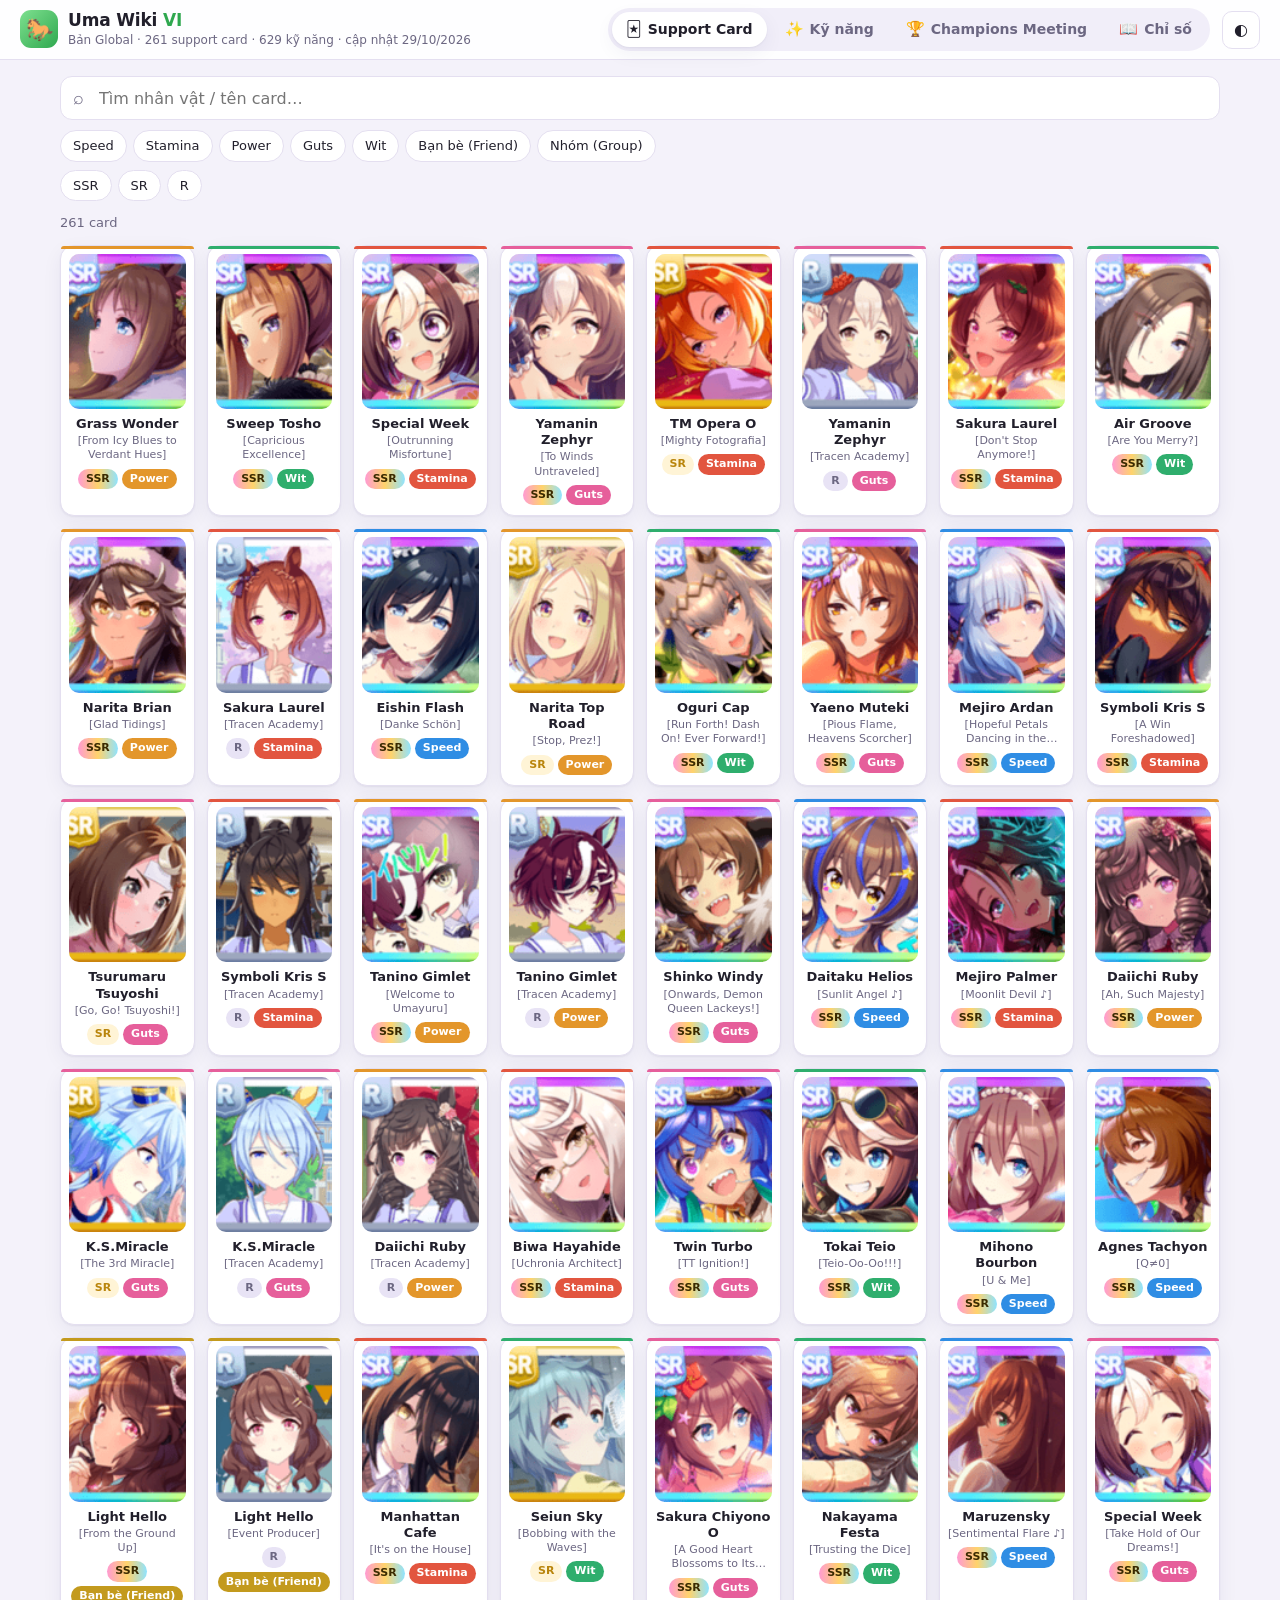
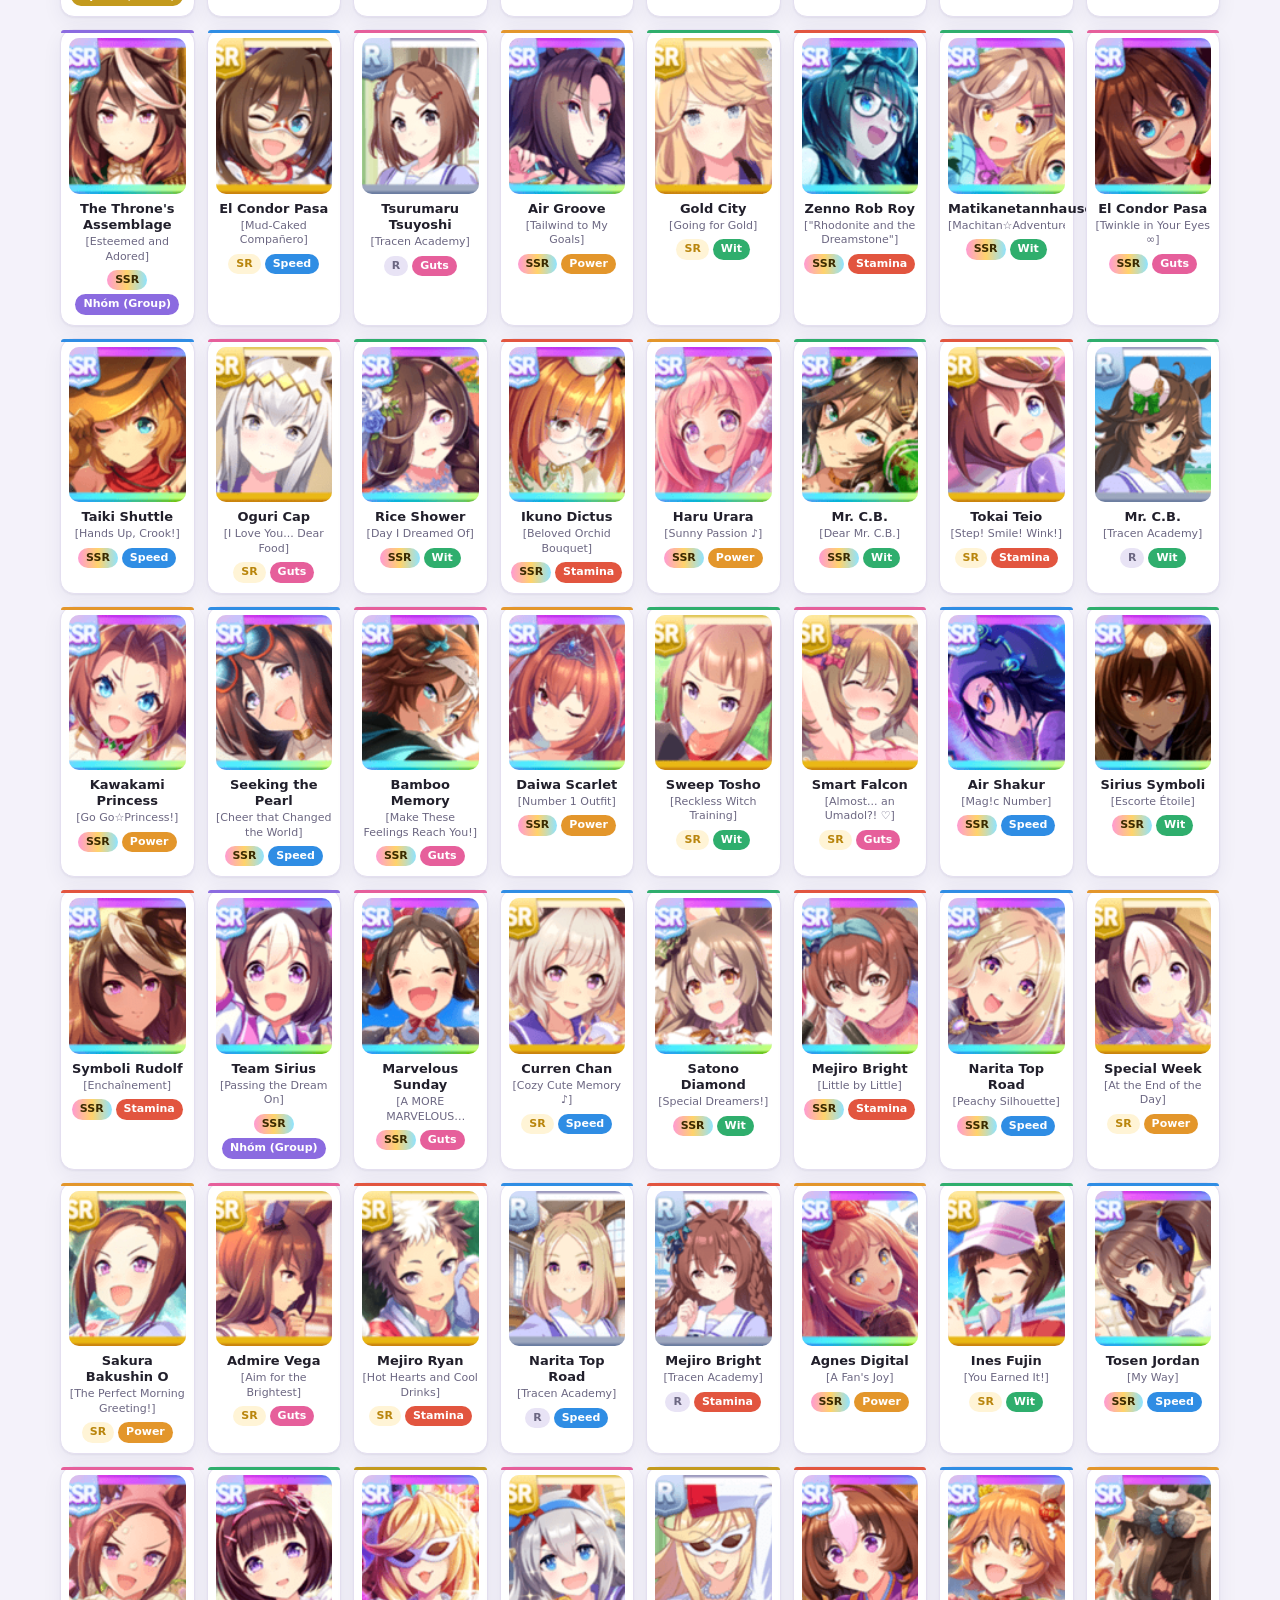
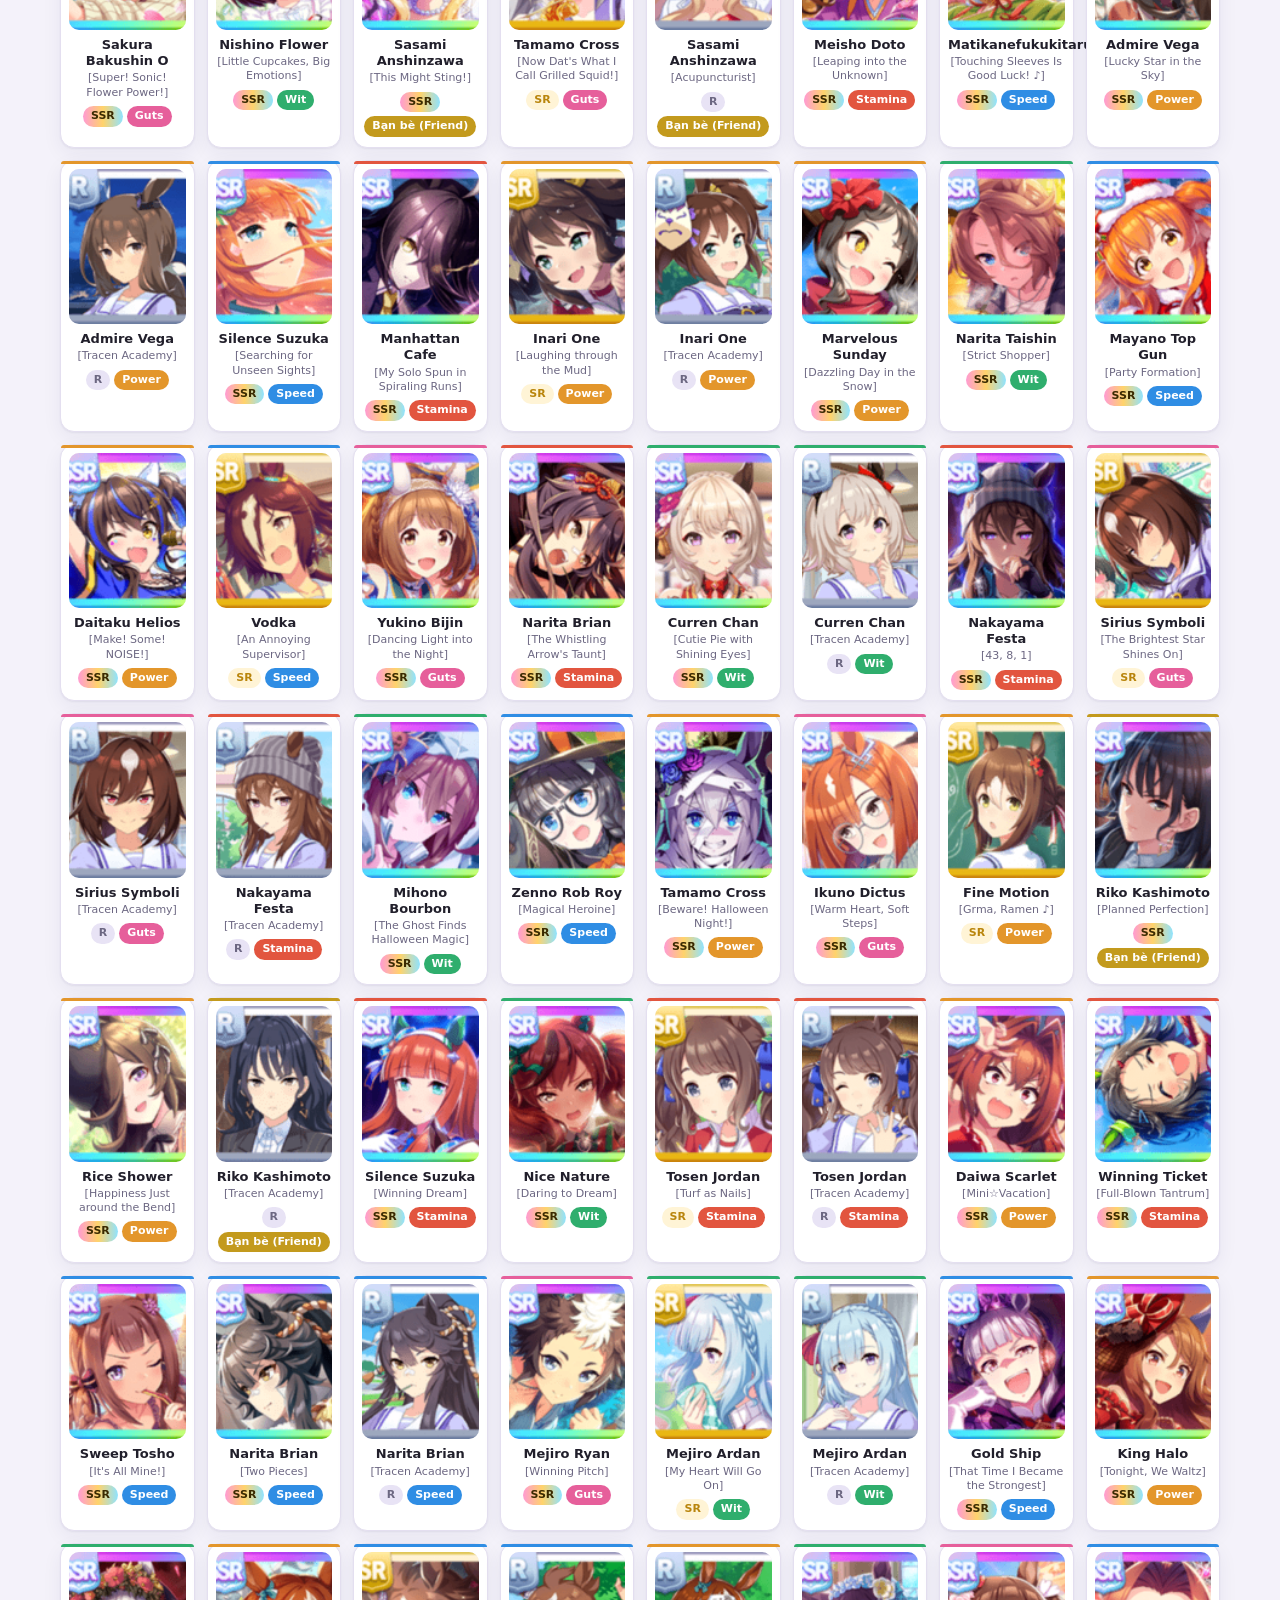
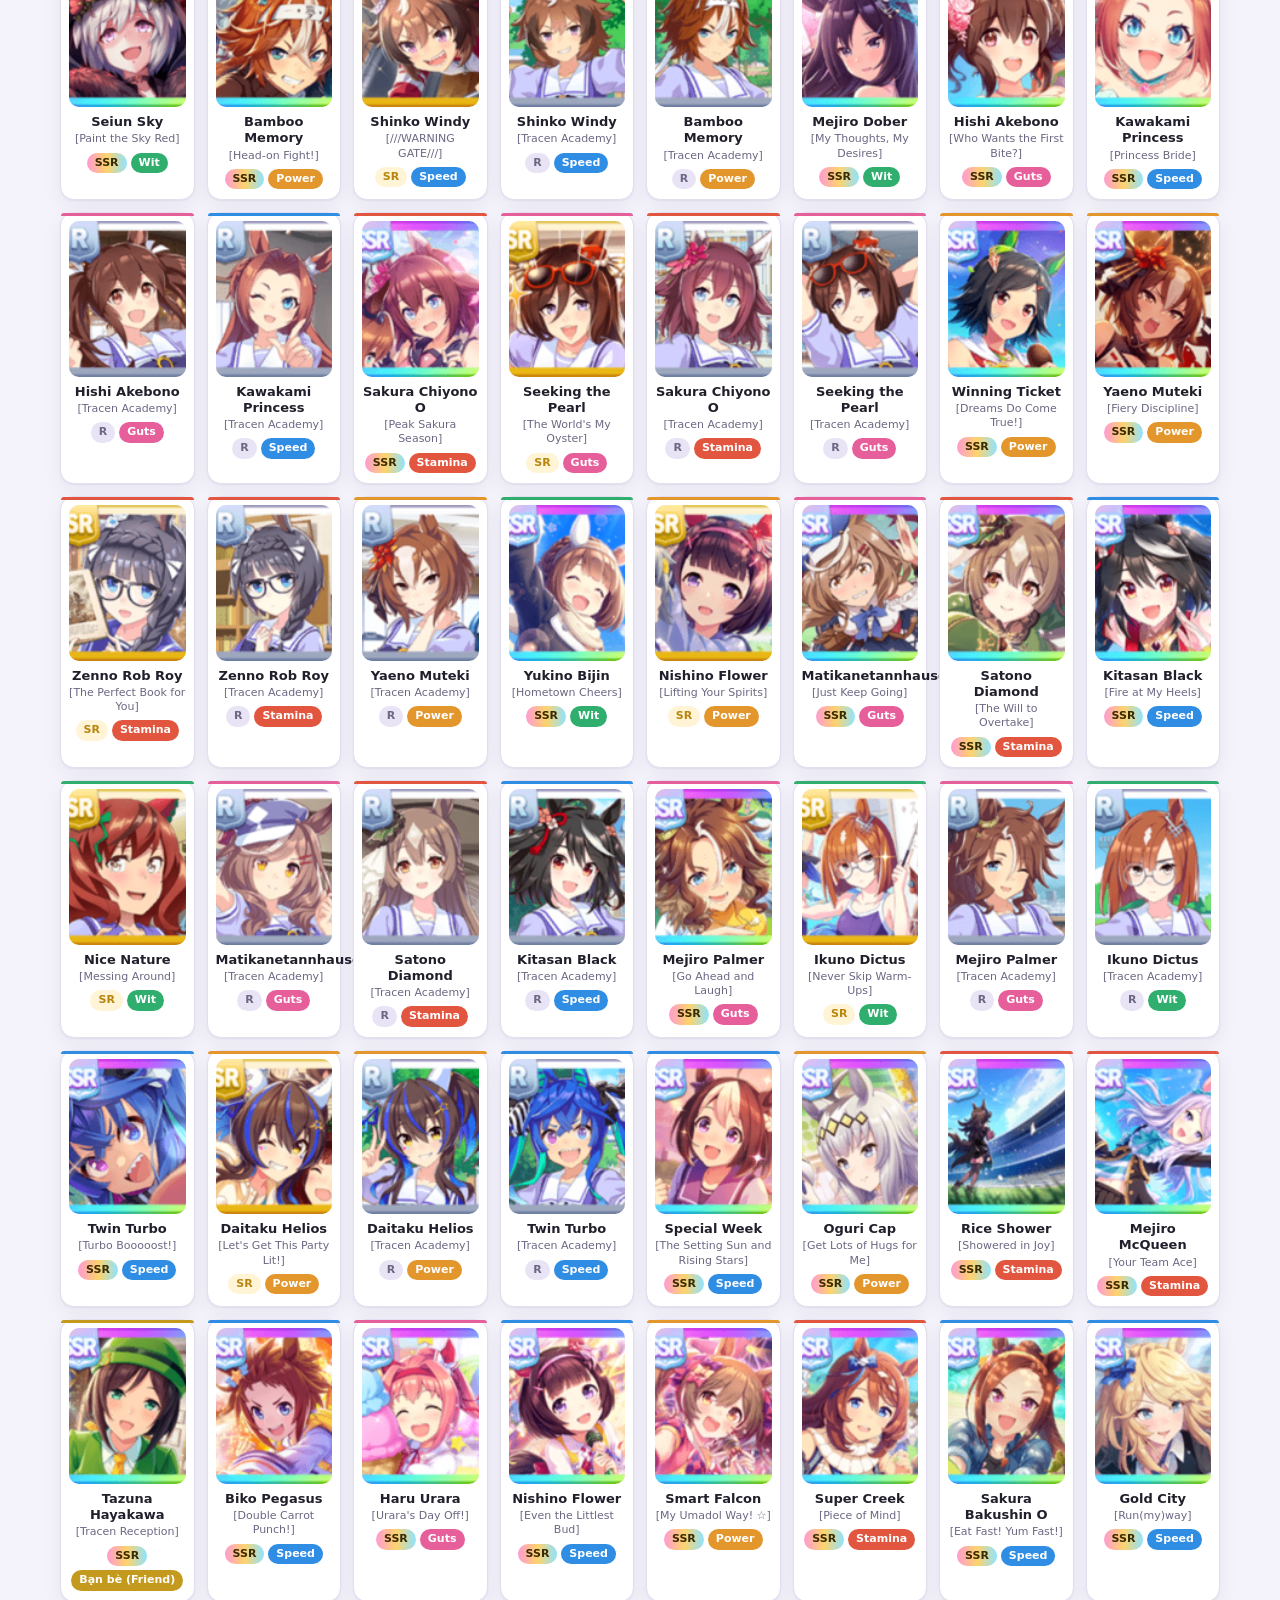
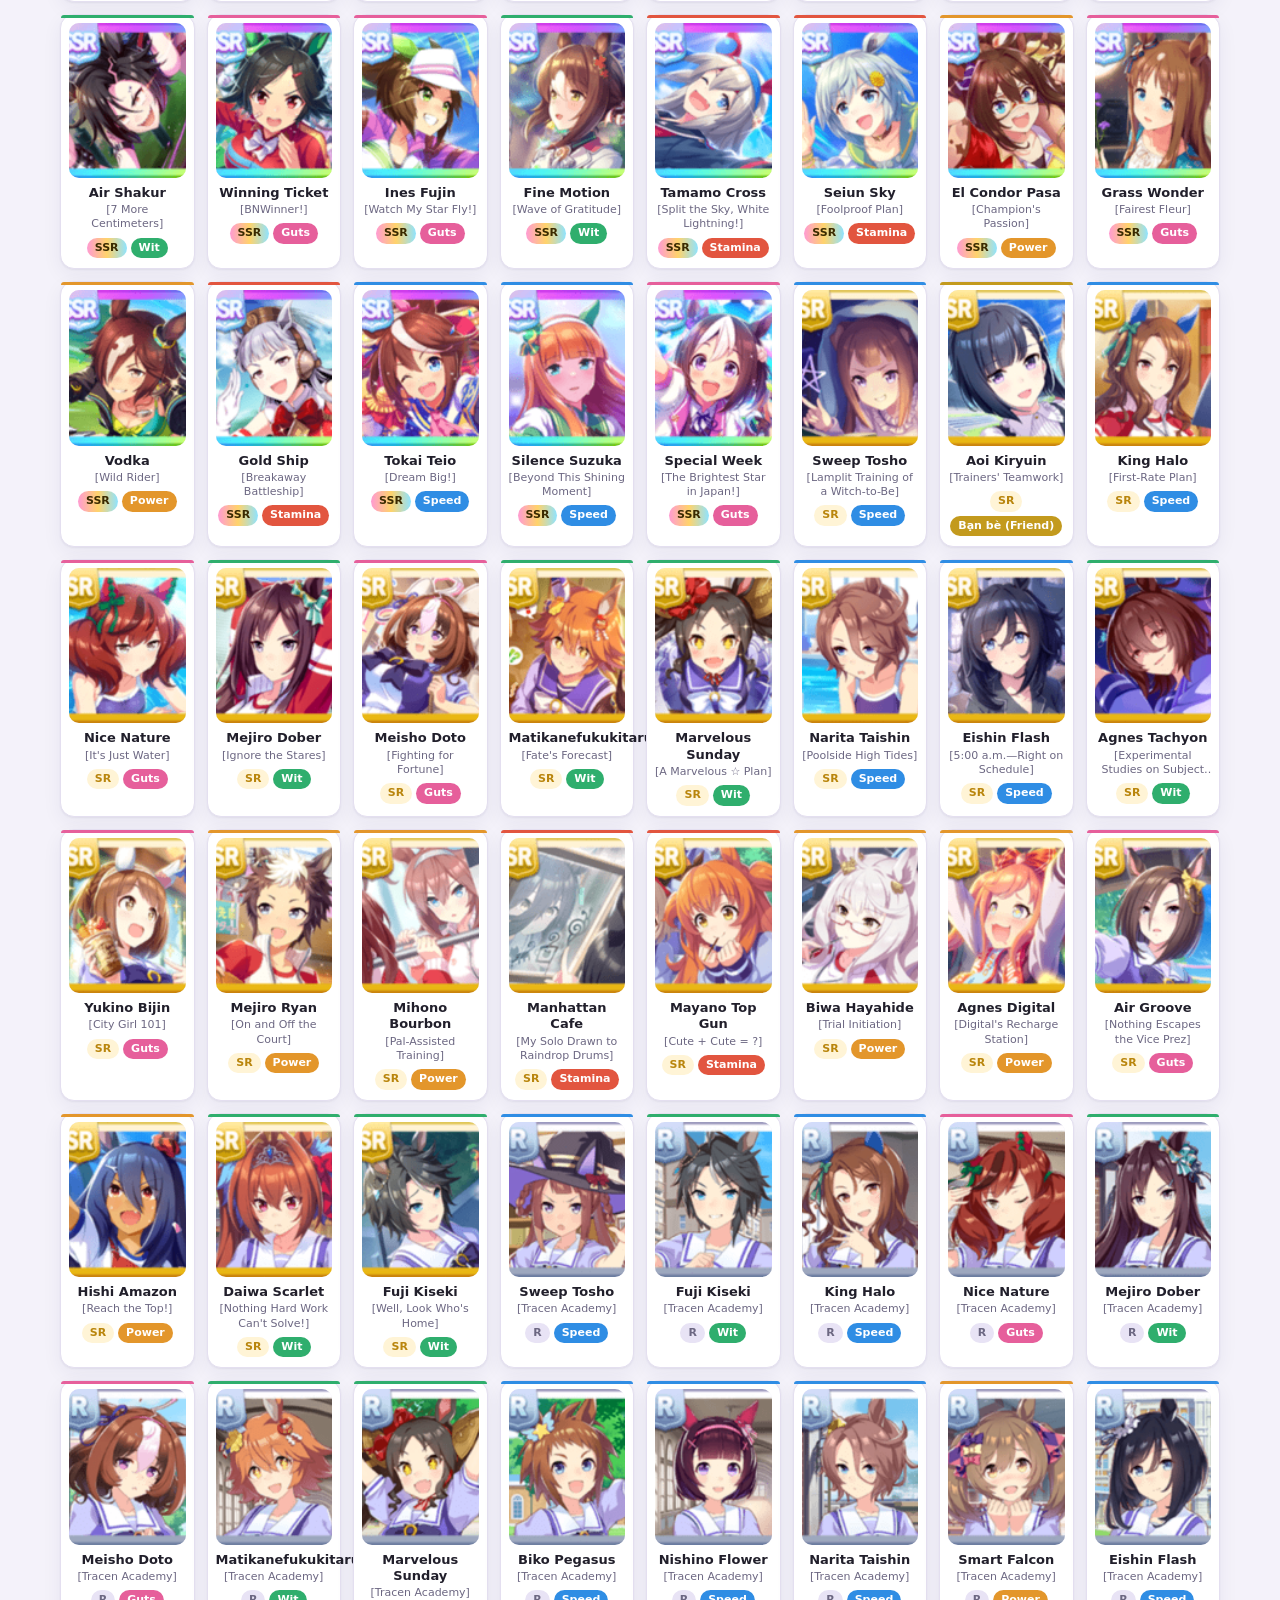
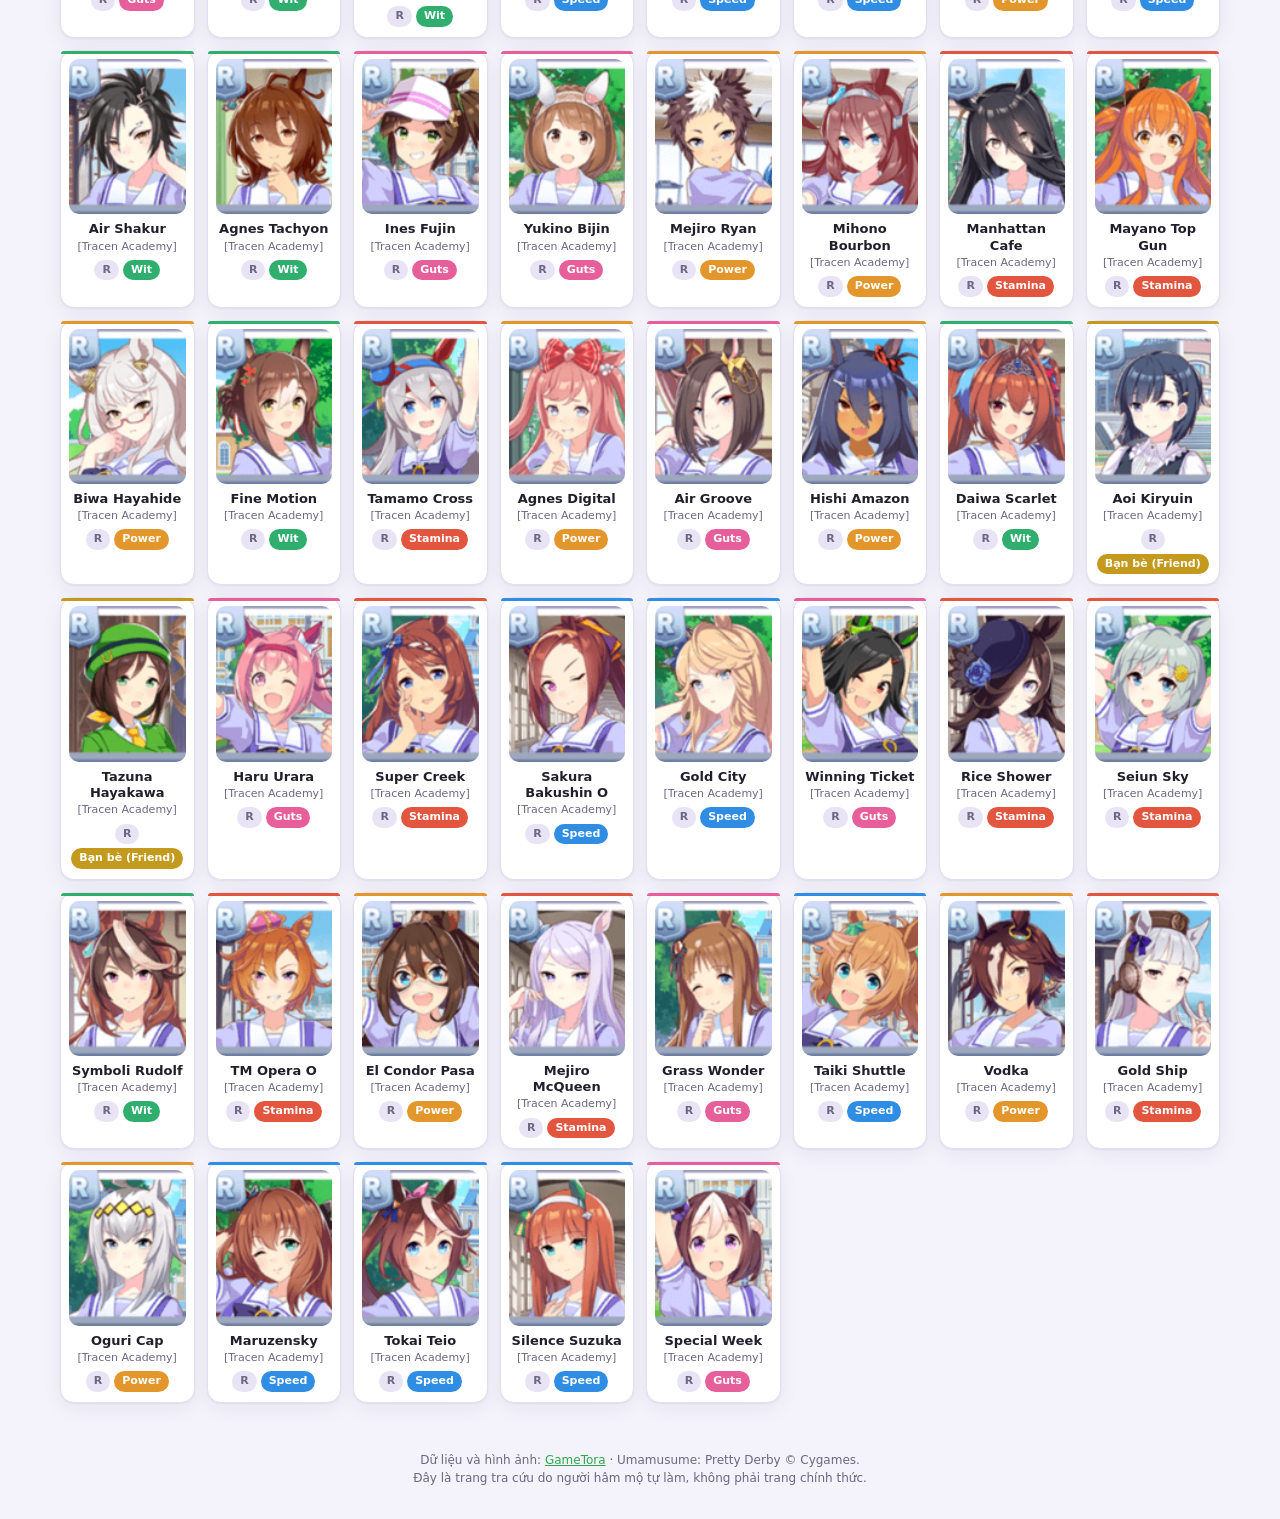
==== commit d7af2c9d: "Thêm tab Champions Meeting: kỳ đang/sắp diễn ra, sơ đồ đường đua, kỹ năng phù hợp Co-Authored-By: Cl" ====
--- a/index.html
+++ b/index.html
@@ -20,6 +20,7 @@
     <nav class="tabs" role="tablist">
       <a href="#cards" data-tab="cards"><span class="ti">🃏</span><span>Support Card</span></a>
       <a href="#skills" data-tab="skills"><span class="ti">✨</span><span>Kỹ năng</span></a>
+      <a href="#cm" data-tab="cm"><span class="ti">🏆</span><span class="lbl-long">Champions Meeting</span><span class="lbl-short">CM</span></a>
       <a href="#effects" data-tab="effects"><span class="ti">📖</span><span>Chỉ số</span></a>
     </nav>
     <button id="theme" class="icon-btn" title="Đổi giao diện sáng/tối" aria-label="Đổi giao diện sáng/tối">◐</button>
@@ -76,6 +77,18 @@
       <div class="skill-list" id="skill-list"></div>
     </section>
 
+    <!-- CHAMPIONS MEETING -->
+    <section id="tab-cm" class="tab" hidden>
+      <div id="cm-list"></div>
+      <details class="cm-past">
+        <summary>Các kỳ đã diễn ra gần đây</summary>
+        <div id="cm-past"></div>
+      </details>
+      <p class="note">Ngày của các kỳ <b>dự kiến</b> là ước tính của GameTora theo lịch bản Nhật, có thể lệch vài ngày.
+        Thông số đường đua của kỳ dự kiến lấy từ kỳ cùng số thứ tự ở bản Nhật, vì bản Global đi đúng thứ tự này.
+        Danh sách kỹ năng được lọc tự động theo điều kiện kích hoạt gắn với đường đua (trường đua, cự ly, hướng, mùa, thời tiết, mặt sân).</p>
+    </section>
+
     <!-- EFFECTS -->
     <section id="tab-effects" class="tab" hidden>
       <div class="intro">
--- a/style.css
+++ b/style.css
@@ -341,3 +341,79 @@
   .card-grid { grid-template-columns: repeat(2, minmax(0, 1fr)); }
   .eff-list { grid-template-columns: 1fr; }
 }
+
+/* ===== Champions Meeting ===== */
+.lbl-short { display: none; }
+.cm-card {
+  background: var(--panel); border: 1px solid var(--line); border-radius: 18px; box-shadow: var(--shadow);
+  padding: 18px 20px 20px; margin-bottom: 16px; position: relative; overflow: hidden;
+}
+.cm-card::before { content: ""; position: absolute; inset: 0 0 auto; height: 4px; background: linear-gradient(90deg, #ffcf5a, #ff8bd0, #8f7bff); }
+.cm-card.cm-live::before { background: linear-gradient(90deg, #ff5a5a, #ffb03a); }
+.cm-card.cm-past { opacity: .85; }
+.cm-head { display: flex; gap: 14px; align-items: center; }
+.cm-no {
+  flex: none; width: 58px; height: 58px; border-radius: 14px; display: grid; place-content: center; text-align: center;
+  background: linear-gradient(135deg, #ffe08a, #f6a623); color: #4a2c00; font-size: 11px; font-weight: 700; line-height: 1;
+}
+.cm-no b { font-size: 22px; display: block; margin-top: 2px; }
+.cm-title { min-width: 0; }
+.cm-title h2 { margin: 0; font-size: 20px; line-height: 1.25; }
+.cm-title h2 small { font-size: 14px; color: var(--muted); font-weight: 600; }
+.cm-when { display: flex; flex-wrap: wrap; gap: 6px 10px; align-items: center; margin-top: 4px; font-size: 13px; color: var(--muted); }
+.cm-when b { color: var(--text); }
+.cm-st { font-weight: 700; font-size: 12px; padding: 2px 10px; border-radius: 999px; }
+.cm-st.live { background: #ffe1e1; color: #c62828; }
+.cm-st.next { background: var(--accent-soft); color: var(--accent); }
+.cm-st.past { background: var(--panel-3); color: var(--muted); }
+.cm-info { display: grid; grid-template-columns: repeat(auto-fill, minmax(170px, 1fr)); gap: 8px; margin: 16px 0 6px; }
+.cm-info > div { display: flex; gap: 10px; align-items: center; background: var(--panel-2); border-radius: 12px; padding: 8px 12px; min-width: 0; }
+.cm-info .ci { font-size: 18px; flex: none; width: 22px; text-align: center; }
+.cm-info span:last-child { min-width: 0; font-weight: 600; font-size: 14px; line-height: 1.3; }
+.cm-info small { display: block; color: var(--muted); font-weight: 400; font-size: 11px; }
+.cm-course { margin-top: 14px; }
+.legend { display: flex; flex-wrap: wrap; gap: 4px 12px; font-size: 12px; color: var(--muted); align-items: center; margin-bottom: 6px; }
+.lg { display: inline-block; width: 12px; height: 12px; border-radius: 3px; margin-right: -6px; vertical-align: -1px; }
+.svg-wrap { background: var(--panel-2); border-radius: 12px; padding: 10px 10px 4px; }
+svg.course { width: 100%; height: auto; display: block; }
+svg.course rect { stroke: var(--panel-2); stroke-width: 2; }
+svg.course .lbl { font-size: 15px; font-weight: 700; fill: #fff; text-anchor: middle; pointer-events: none; }
+svg.course .tick { font-size: 15px; fill: var(--muted); text-anchor: middle; }
+.ph0, .lg.ph0 { fill: #7cc4ff; background: #7cc4ff; } .ph1 { fill: #5aa2e8; } .ph2 { fill: #f0a03c; } .ph3 { fill: #e85a5a; }
+.co, .lg.co { fill: #9b7be0; background: #9b7be0; }
+.st, .lg.st { fill: #57b86f; background: #57b86f; }
+.flat { fill: var(--panel-3); }
+.up, .lg.up { fill: #e8833c; background: #e8833c; }
+.down, .lg.down { fill: #3ca7c9; background: #3ca7c9; }
+svg.course .spurt { stroke: #ff3b6b; stroke-width: 4; stroke-dasharray: 8 5; }
+.lg.spurt { background: #ff3b6b; height: 3px; width: 14px; vertical-align: 3px; }
+.course-facts { margin: 10px 0 0; padding-left: 18px; font-size: 13px; color: var(--muted); }
+.course-facts b { color: var(--text); }
+.course-facts li { margin: 2px 0; }
+.cm-group { margin: 6px 0; background: var(--panel-2); border-radius: 12px; padding: 4px 10px; }
+.cm-group > summary { cursor: pointer; padding: 6px 2px; font-weight: 700; font-size: 14px; list-style: none; display: flex; align-items: center; gap: 8px; }
+.cm-group > summary::-webkit-details-marker { display: none; }
+.cm-group > summary::before { content: "▸"; color: var(--muted); transition: transform .15s; }
+.cm-group[open] > summary::before { transform: rotate(90deg); }
+.cm-group .mini-skills { padding-bottom: 8px; }
+.cm-group .mini-skill { background: var(--panel); }
+.cm-past { margin: 8px 0 12px; }
+.cm-past > summary { cursor: pointer; font-weight: 700; color: var(--muted); padding: 8px 0; }
+.note { font-size: 12px; color: var(--muted); background: var(--panel); border: 1px dashed var(--line); border-radius: 12px; padding: 10px 14px; }
+
+@media (max-width: 640px) {
+  .lbl-long { display: none; }
+  .lbl-short { display: inline; }
+  .cm-card { padding: 14px 14px 16px; border-radius: 16px; margin-bottom: 12px; }
+  .cm-no { width: 50px; height: 50px; }
+  .cm-no b { font-size: 19px; }
+  .cm-title h2 { font-size: 18px; }
+  .cm-info { grid-template-columns: 1fr 1fr; gap: 6px; }
+  .cm-info > div { padding: 7px 10px; gap: 8px; }
+  .cm-info span:last-child { font-size: 13px; }
+  /* Sơ đồ quá nhỏ ở 390px: giữ tối thiểu 640px và cho vuốt ngang trong khung */
+  .svg-wrap { margin: 0 -4px; padding: 8px 6px 2px; overflow-x: auto; scrollbar-width: thin; }
+  svg.course { min-width: 640px; }
+  svg.course .lbl { font-size: 19px; }
+  svg.course .tick { font-size: 17px; }
+}
